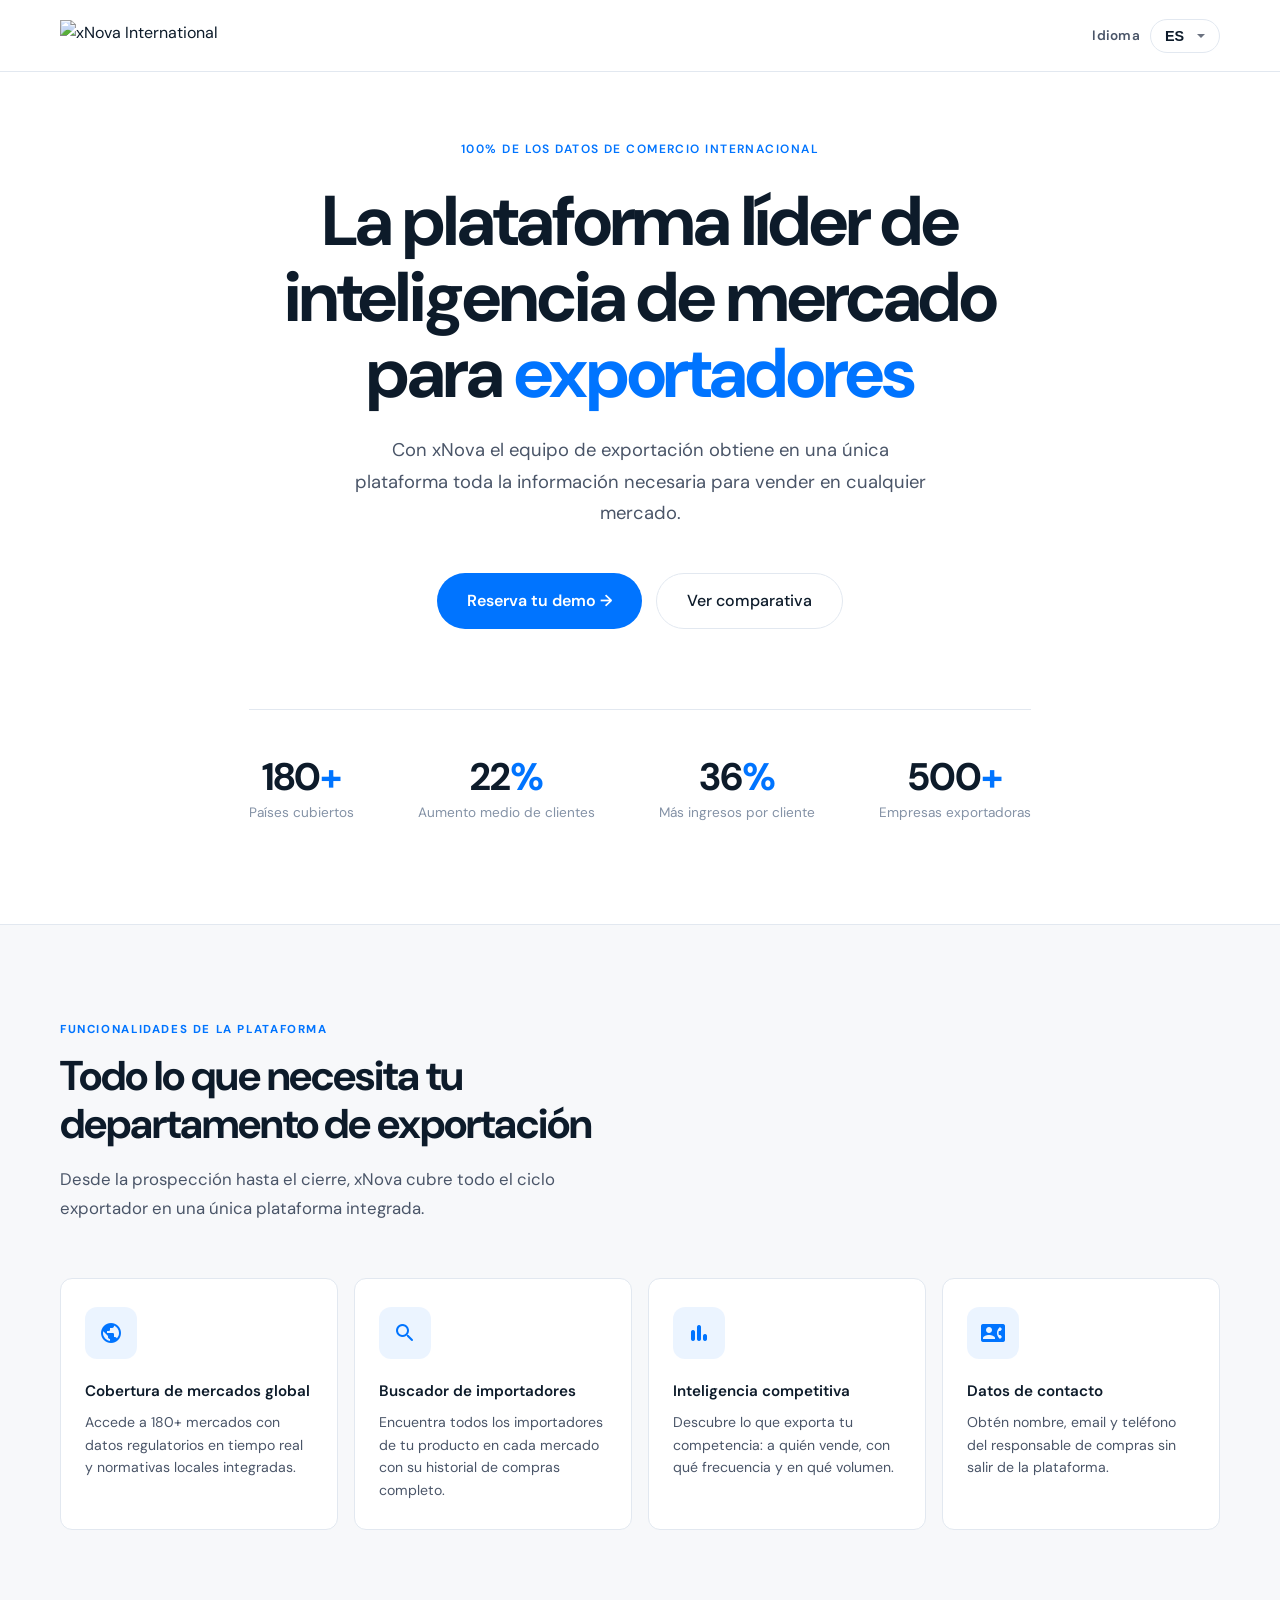
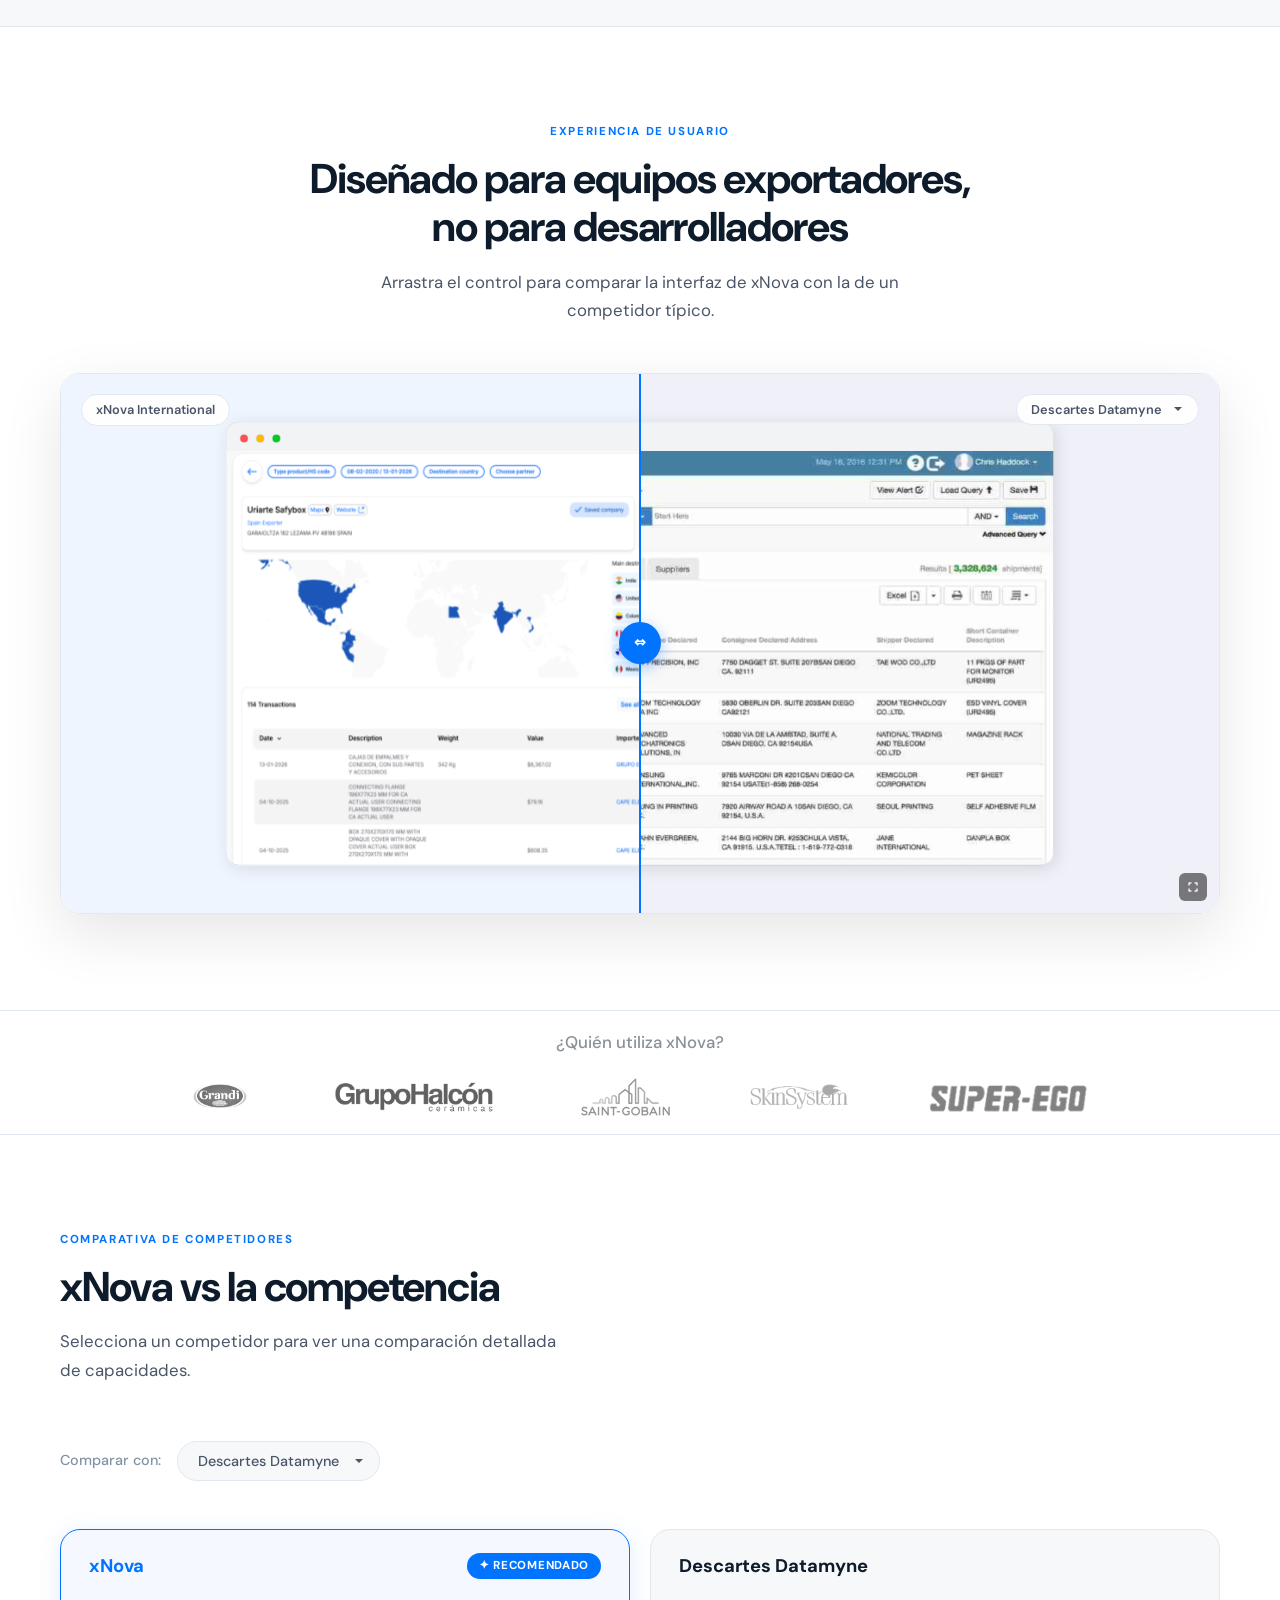
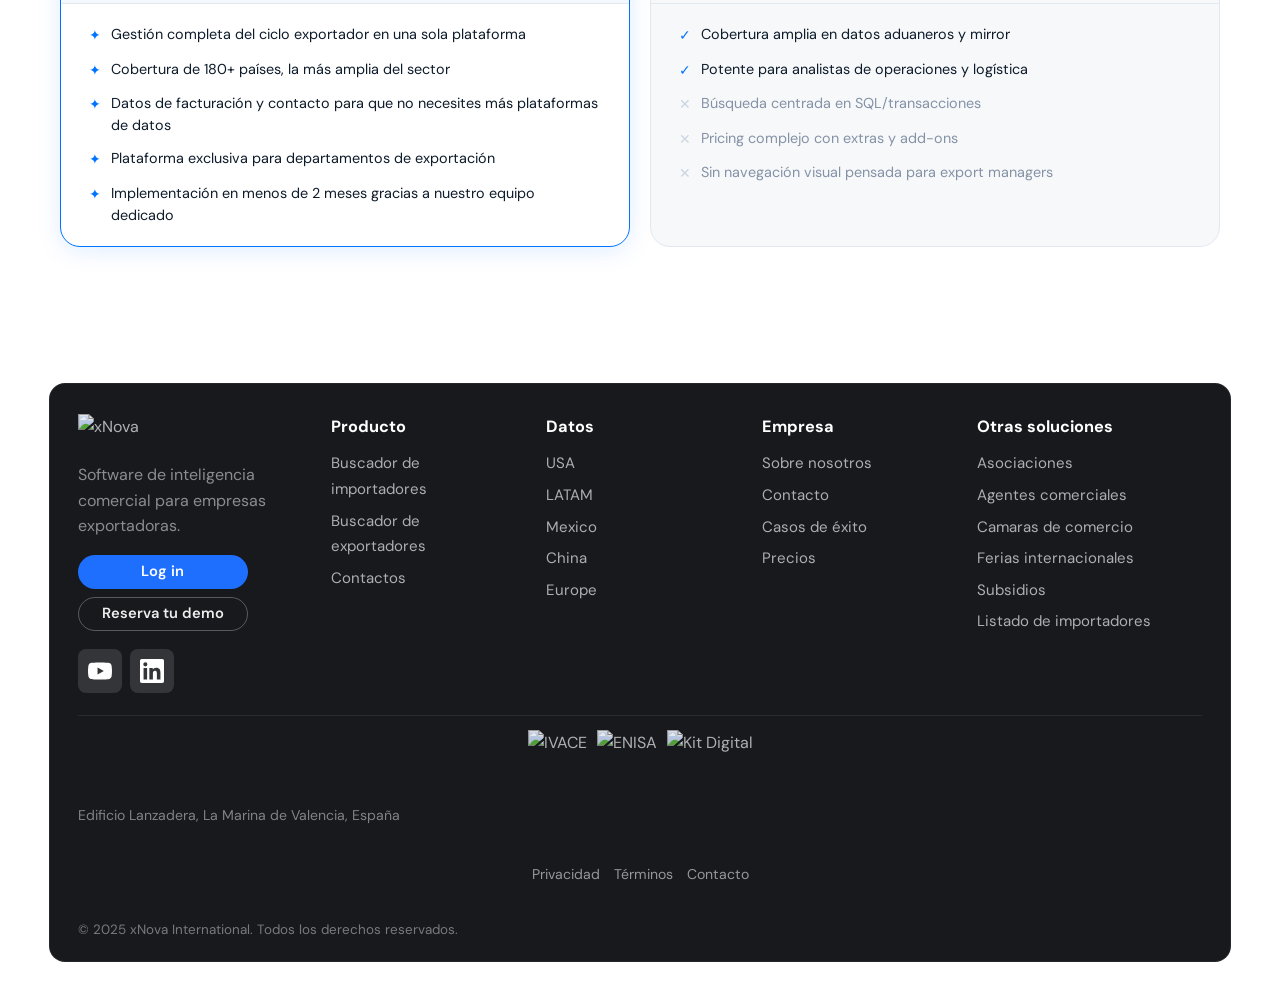
==== index.html @ a7ee7d9e "Add files via upload" ====
<!DOCTYPE html>
<html lang="es">
<head>
<meta charset="UTF-8">
<meta name="viewport" content="width=device-width, initial-scale=1.0">
<title>xNova — La Plataforma de Exportación</title>
<link href="https://fonts.googleapis.com/css2?family=DM+Sans:ital,opsz,wght@0,9..40,300;0,9..40,400;0,9..40,500;0,9..40,600;0,9..40,700;1,9..40,400&display=swap" rel="stylesheet">
<link href="https://fonts.googleapis.com/icon?family=Material+Icons+Round" rel="stylesheet">
<style>
  :root {
    --bg: #ffffff;
    --surface: #f7f8fa;
    --surface2: #eef0f4;
    --accent: #0074ff;
    --accent-hover: #005ecc;
    --navy: #0D1B2A;
    --text: #0D1B2A;
    --text-light: #4a5568;
    --muted: #8492a6;
    --border: #e2e8f0;
    --radius: 12px;
    --radius-lg: 20px;
  }

  *, *::before, *::after { box-sizing: border-box; margin: 0; padding: 0; }
  html { scroll-behavior: smooth; }

  body {
    font-family: 'DM Sans', sans-serif;
    background: var(--bg);
    color: var(--text);
    line-height: 1.6;
    -webkit-font-smoothing: antialiased;
  }

  /* ── NAV ── */
  nav {
    position: fixed; top: 0; left: 0; right: 0; z-index: 100;
    display: flex; align-items: center; justify-content: space-between;
    padding: 0 60px; height: 72px;
    background: rgba(255,255,255,0.96);
    backdrop-filter: blur(12px);
    border-bottom: 1px solid var(--border);
  }

  .nav-logo img { height: 32px; display: block; }

  .lang-switcher {
    display: inline-flex;
    align-items: center;
    gap: 10px;
    color: var(--text-light);
    font-size: .85rem;
    font-weight: 600;
    letter-spacing: .02em;
  }

  .lang-switcher select {
    appearance: none;
    border: 1px solid var(--border);
    border-radius: 999px;
    padding: 8px 34px 8px 14px;
    background: #fff;
    color: var(--text);
    font-size: .9rem;
    font-weight: 600;
    cursor: pointer;
    background-image: url("data:image/svg+xml,%3Csvg xmlns='http://www.w3.org/2000/svg' width='12' height='12' viewBox='0 0 12 12'%3E%3Cpath fill='%236B7280' d='M6 8L2 4h8L6 8z'/%3E%3C/svg%3E");
    background-repeat: no-repeat;
    background-position: right 12px center;
  }

  .lang-switcher select:focus {
    outline: none;
    border-color: var(--accent);
  }

  /* ── HERO ── */
  #hero {
    min-height: 100vh;
    display: flex; flex-direction: column; justify-content: center; align-items: center;
    text-align: center;
    padding: 140px 60px 100px;
    background: #fff;
    position: relative; overflow: hidden;
  }

  #hero::before {
    content: none;
  }

  .hero-eyebrow {
    display: inline-block;
    font-size: .75rem; font-weight: 600; letter-spacing: .12em;
    text-transform: uppercase; color: var(--accent);
    margin-bottom: 24px;
    animation: fadeUp .5s ease both;
  }

  h1 {
    font-size: clamp(2.6rem, 5.5vw, 4.8rem);
    font-weight: 700; line-height: 1.08; letter-spacing: -0.03em;
    color: var(--navy); max-width: 860px; margin-bottom: 24px;
    animation: fadeUp .55s .1s ease both;
  }

  h1 em { font-style: normal; color: var(--accent); }

  .hero-sub {
    font-size: 1.15rem; color: var(--text-light);
    max-width: 580px; line-height: 1.7; margin-bottom: 44px;
    animation: fadeUp .55s .2s ease both;
  }

  .hero-ctas {
    display: flex; gap: 14px; justify-content: center;
    animation: fadeUp .55s .3s ease both;
  }

  .btn-primary {
    background: var(--accent); color: #fff;
    padding: 14px 30px; border-radius: 100px;
    font-weight: 600; font-size: 1rem; text-decoration: none;
    transition: background .2s, transform .15s;
    display: inline-flex; align-items: center; gap: 8px;
  }
  .btn-primary:hover { background: var(--accent-hover); transform: translateY(-1px); }

  .btn-outline {
    background: transparent; color: var(--text);
    padding: 14px 30px; border-radius: 100px;
    border: 1.5px solid var(--border);
    font-weight: 500; font-size: 1rem; text-decoration: none;
    transition: border-color .2s, color .2s;
  }
  .btn-outline:hover { border-color: var(--accent); color: var(--accent); }

  .hero-stats {
    display: flex; gap: 64px; margin-top: 80px;
    padding-top: 48px; border-top: 1px solid var(--border);
    animation: fadeUp .55s .4s ease both;
  }

  .stat-item { text-align: center; }
  .stat-num {
    font-size: 2.4rem; font-weight: 700; color: var(--navy);
    line-height: 1; letter-spacing: -0.03em;
  }
  .stat-num span { color: var(--accent); }
  .stat-label { font-size: .85rem; color: var(--muted); margin-top: 6px; }

  @keyframes fadeUp {
    from { opacity: 0; transform: translateY(20px); }
    to   { opacity: 1; transform: translateY(0); }
  }

  /* ── LAYOUT ── */
  .full-section { padding: 96px 60px; }
  .full-section .inner { max-width: 1200px; margin: 0 auto; }
  .section-divider { border: none; border-top: 1px solid var(--border); margin: 0; }

  .eyebrow {
    font-size: .72rem; font-weight: 700; letter-spacing: .14em;
    text-transform: uppercase; color: var(--accent);
    margin-bottom: 14px; display: block;
  }

  h2 {
    font-size: clamp(1.8rem, 3.5vw, 2.6rem);
    font-weight: 700; letter-spacing: -0.025em; line-height: 1.15;
    color: var(--navy); margin-bottom: 16px;
  }

  .section-desc {
    font-size: 1.05rem; color: var(--text-light);
    max-width: 520px; line-height: 1.7; margin-bottom: 56px;
  }

  /* ── FEATURES ── */
  #features { background: var(--surface); }

  .features-grid {
    display: grid; grid-template-columns: repeat(4, 1fr); gap: 16px;
  }

  .feature-card {
    background: #fff; border: 1px solid var(--border);
    border-radius: var(--radius); padding: 28px 24px;
    transition: box-shadow .25s, transform .25s, border-color .25s;
  }
  .feature-card:hover {
    box-shadow: 0 8px 32px rgba(0,0,0,0.08);
    transform: translateY(-4px);
    border-color: rgba(0,116,255,0.25);
  }

  .feature-icon {
    width: 52px; height: 52px; border-radius: 12px;
    display: flex; align-items: center; justify-content: center;
    margin-bottom: 20px;
    background: rgba(0,116,255,0.08);
  }
  .feature-icon .material-icons-round {
    font-size: 24px; color: var(--accent);
  }

  .feature-card h3 { font-size: .95rem; font-weight: 600; color: var(--navy); margin-bottom: 8px; }
  .feature-card p  { font-size: .88rem; color: var(--text-light); line-height: 1.6; }

  /* ── COMPARE ── */
  #compare { background: #fff; }

  .competitor-selector {
    display: flex; align-items: center; gap: 10px;
    margin-bottom: 48px; flex-wrap: wrap;
  }

  .selector-label { color: var(--muted); font-size: .9rem; margin-right: 6px; font-weight: 500; }

  .comp-btn {
    background: var(--surface); border: 1.5px solid var(--border);
    color: var(--text-light); padding: 8px 20px; border-radius: 100px;
    font-size: .88rem; cursor: pointer; transition: all .2s;
    font-family: 'DM Sans', sans-serif; font-weight: 500;
  }
  .comp-btn:hover { border-color: var(--accent); color: var(--accent); }
  .comp-btn.active { background: var(--accent); border-color: var(--accent); color: #fff; }

  .comp-select {
    background: var(--surface); border: 1.5px solid var(--border);
    color: var(--text-light); padding: 10px 40px 10px 20px; border-radius: 100px;
    font-size: .9rem; cursor: pointer; font-family: 'DM Sans', sans-serif;
    font-weight: 500; min-width: 200px;
    appearance: none; -webkit-appearance: none;
    background-image: url("data:image/svg+xml,%3Csvg xmlns='http://www.w3.org/2000/svg' width='12' height='12' viewBox='0 0 12 12'%3E%3Cpath fill='%234a5568' d='M6 8L2 4h8z'/%3E%3C/svg%3E");
    background-repeat: no-repeat;
    background-position: right 14px center;
  }
  .comp-select:hover, .comp-select:focus { border-color: var(--accent); color: var(--accent); outline: none; }

  .compare-grid { display: grid; grid-template-columns: 1fr 1fr; gap: 20px; }

  .compare-card {
    background: var(--surface); border: 1.5px solid var(--border);
    border-radius: var(--radius-lg); overflow: hidden;
  }
  .compare-card.xnova {
    background: #fff; border-color: var(--accent);
    box-shadow: 0 4px 24px rgba(0,116,255,0.12);
  }

  .compare-card-header {
    padding: 22px 28px; border-bottom: 1px solid var(--border);
    display: flex; align-items: center; justify-content: space-between;
  }
  .compare-card.xnova .compare-card-header { background: rgba(0,116,255,0.04); }

  .compare-brand { font-size: 1.15rem; font-weight: 700; color: var(--navy); }
  .compare-card.xnova .compare-brand { color: var(--accent); }

  .badge-winner {
    background: var(--accent); color: #fff;
    font-size: .72rem; font-weight: 700; letter-spacing: .06em;
    padding: 4px 12px; border-radius: 100px; text-transform: uppercase;
  }

  .compare-list { padding: 20px 28px; list-style: none; display: flex; flex-direction: column; gap: 12px; }
  .compare-list li { display: flex; align-items: flex-start; gap: 10px; font-size: .9rem; line-height: 1.5; }
  .compare-list li.positive { color: var(--text); }
  .compare-list li.negative { color: var(--muted); }
  .icon-check { color: var(--accent); flex-shrink: 0; margin-top: 1px; }
  .icon-cross  { color: #cbd5e0;      flex-shrink: 0; margin-top: 1px; }

  /* ── UX SLIDER ── */
  #ux-slider { background: #fff; text-align: center; }
  #ux-slider .inner { max-width: 1200px; margin: 0 auto; }

  .slider-wrapper {
    position: relative; width: 100%; max-width: 100%; margin: 0 auto;
    border-radius: var(--radius-lg); overflow: hidden;
    border: 1px solid var(--border);
    box-shadow: 0 20px 60px rgba(0,0,0,0.1);
    aspect-ratio: 900 / 420;
    height: auto;
  }

  .slider-base, .slider-overlay {
    position: absolute; inset: 0;
    display: flex; align-items: center; justify-content: center;
  }
  .slider-base    { background: #fff; }
  .slider-overlay { background: #fff; clip-path: inset(0 0 0 50%); }
  .slider-base { z-index: 1; }
  .slider-overlay { z-index: 2; }

  .slider-divider {
    position: absolute; top: 0; bottom: 0; width: 2px;
    background: var(--accent); left: 50%; transform: translateX(-50%);
    pointer-events: none; z-index: 5;
  }
  .slider-handle {
    position: absolute; top: 50%; left: 50%;
    transform: translate(-50%, -50%);
    width: 42px; height: 42px; border-radius: 50%;
    background: var(--accent); color: #fff;
    display: flex; align-items: center; justify-content: center;
    font-size: .85rem; font-weight: 700;
    box-shadow: 0 4px 16px rgba(0,116,255,0.35);
    z-index: 6; cursor: col-resize; user-select: none;
  }

  .slider-label {
    position: absolute; top: 20px; z-index: 10;
    background: rgba(255,255,255,0.95); border: 1px solid var(--border);
    padding: 5px 14px; border-radius: 100px;
    font-size: .8rem; font-weight: 600; color: var(--text-light);
    pointer-events: none;
  }
  .slider-label.left  { left: 20px; }
  .slider-label.right { right: 20px; color: var(--accent); border-color: rgba(255,90,0,0.3); }

  .slider-comp-select {
    position: absolute; top: 20px; right: 20px; z-index: 10;
    background: rgba(255,255,255,0.95); border: 1px solid var(--border);
    padding: 6px 14px; border-radius: 100px;
    font-size: .8rem; font-weight: 600; color: var(--text-light);
    font-family: 'DM Sans', sans-serif; cursor: pointer;
    appearance: none; -webkit-appearance: none;
    background-image: url("data:image/svg+xml,%3Csvg xmlns='http://www.w3.org/2000/svg' width='12' height='12' viewBox='0 0 12 12'%3E%3Cpath fill='%234a5568' d='M6 8L2 4h8z'/%3E%3C/svg%3E");
    background-repeat: no-repeat; background-position: right 14px center;
    padding-right: 36px;
  }
  .slider-comp-select:hover { border-color: var(--accent); color: var(--accent); }

  .slider-fullscreen-btn {
    position: absolute; bottom: 12px; right: 12px; z-index: 12;
    width: 28px; height: 28px; border-radius: 6px;
    background: rgba(0,0,0,0.5); color: #fff;
    border: none; cursor: pointer;
    display: flex; align-items: center; justify-content: center;
    transition: background .2s;
  }
  .slider-fullscreen-btn:hover { background: rgba(0,0,0,0.7); }
  .slider-fullscreen-btn .material-icons-round { font-size: 16px; }
  .slider-wrapper:fullscreen,
  .slider-wrapper:-webkit-full-screen {
    background: #0D1B2A; max-width: none; width: 100vw; height: 100vh;
  }
  .slider-wrapper:fullscreen .slider-fullscreen-btn,
  .slider-wrapper:-webkit-full-screen .slider-fullscreen-btn {
    background: rgba(255,255,255,0.2);
  }
  .slider-wrapper:fullscreen .slider-fullscreen-btn:hover,
  .slider-wrapper:-webkit-full-screen .slider-fullscreen-btn:hover {
    background: rgba(255,255,255,0.3);
  }

  .screen-mockup {
    width: 100%; height: 100%; border-radius: 0; overflow: hidden;
    display: flex; align-items: stretch; justify-content: stretch;
  }
  .screen-mockup img.slider-screenshot {
    width: 100%; height: 100%; object-fit: cover; display: block;
  }
  .screen-bar {
    height: 30px; display: flex; align-items: center; gap: 6px;
    padding: 0 14px; background: #f1f3f5;
  }
  .screen-bar span { width: 8px; height: 8px; border-radius: 50%; }
  .screen-bar span:nth-child(1) { background: #ff5f57; }
  .screen-bar span:nth-child(2) { background: #febc2e; }
  .screen-bar span:nth-child(3) { background: #28c840; }

  .screen-body  { padding: 20px; background: #fff; }
  .screen-row   { height: 10px; border-radius: 5px; margin-bottom: 9px; background: #e9ecef; }
  .screen-row.w80 { width: 80%; } .screen-row.w60 { width: 60%; } .screen-row.w90 { width: 90%; }
  .screen-row.accent { background: rgba(0,116,255,0.2); width: 45%; }
  .screen-cols  { display: flex; gap: 8px; margin-top: 14px; }
  .screen-col   { flex: 1; height: 50px; border-radius: 8px; background: #f1f3f5; }
  .screen-col.highlight { background: rgba(0,116,255,0.1); border: 1px solid rgba(0,116,255,0.2); }

  .comp-screen .screen-body { background: #f5f7fa; }
  .comp-row { height: 10px; border-radius: 2px; margin-bottom: 9px; background: #d5dae3; }
  .comp-row.w80 { width: 80%; } .comp-row.w60 { width: 60%; }
  .comp-cols { display: flex; gap: 8px; margin-top: 14px; }
  .comp-col  { flex: 1; height: 50px; border-radius: 4px; background: #e4e7ec; }

  /* ── CLIENT LOGO STRIP ── */
  #client-strip {
    background: #fff;
    padding: 18px 60px 14px;
  }
  .client-strip-title {
    text-align: center;
    font-size: 1.05rem;
    color: #8a8f98;
    font-weight: 500;
    margin-bottom: 18px;
  }
  .logo-marquee { overflow: hidden; }
  .logo-track {
    display: flex;
    width: 100%;
    align-items: center;
    justify-content: center;
    gap: clamp(26px, 6vw, 90px);
    flex-wrap: wrap;
  }
  .logo-item {
    flex: 0 0 auto;
    padding: 4px 0;
    display: inline-flex;
    align-items: center;
    justify-content: center;
  }
  .logo-item img {
    height: clamp(24px, 3vw, 44px);
    width: auto;
    max-width: 180px;
    object-fit: contain;
    opacity: 0.62;
    filter: grayscale(1);
  }

  /* ── WHY US ── */
  #why-us { background: #fff; }

  .why-grid { display: grid; grid-template-columns: 1fr 1fr; gap: 72px; align-items: center; }

  .why-list { display: flex; flex-direction: column; gap: 16px; margin-top: 36px; }

  .why-item {
    display: flex; gap: 18px; align-items: flex-start;
    padding: 22px 20px; background: var(--surface);
    border: 1px solid var(--border); border-radius: var(--radius);
    transition: border-color .2s, box-shadow .2s;
  }
  .why-item:hover { border-color: rgba(0,116,255,0.3); box-shadow: 0 4px 20px rgba(0,116,255,0.07); }

  .why-num { font-size: 1.5rem; font-weight: 700; color: var(--accent); opacity: .45; line-height: 1; flex-shrink: 0; min-width: 32px; }
  .why-item h4 { font-size: .95rem; font-weight: 600; color: var(--navy); margin-bottom: 5px; }
  .why-item p  { font-size: .88rem; color: var(--text-light); line-height: 1.6; }

  .why-visual {
    background: var(--surface); border: 1px solid var(--border);
    border-radius: var(--radius-lg); padding: 36px; position: relative; overflow: hidden;
  }
  .why-visual::after {
    content: ''; position: absolute; bottom: -80px; right: -80px;
    width: 280px; height: 280px;
    background: radial-gradient(circle, rgba(0,116,255,0.07), transparent 70%);
    pointer-events: none;
  }

  .metric-block { margin-bottom: 22px; }
  .metric-header { display: flex; justify-content: space-between; margin-bottom: 8px; }
  .metric-name { font-size: .82rem; font-weight: 500; color: var(--text-light); }
  .metric-val  { font-size: .82rem; font-weight: 700; color: var(--accent); }
  .metric-track { background: var(--surface2); border-radius: 100px; height: 7px; }
  .metric-fill  { height: 7px; border-radius: 100px; margin-bottom: 5px; }
  .metric-fill.xnova { background: var(--accent); }
  .metric-fill.comp  { background: #cbd5e0; }
  .metric-labels-row { display: flex; justify-content: space-between; font-size: .75rem; color: var(--muted); margin-top: 4px; }

  /* ── FEATURE TABLE ── */
  #feature-table { background: var(--surface); }

  .table-wrap {
    background: #fff; border: 1px solid var(--border);
    border-radius: var(--radius-lg); overflow: hidden;
    box-shadow: 0 4px 24px rgba(0,0,0,0.05);
  }

  table { width: 100%; border-collapse: collapse; }
  thead tr { background: var(--navy); }
  thead th {
    padding: 16px 24px; text-align: left;
    font-size: .78rem; font-weight: 600; letter-spacing: .05em;
    color: rgba(255,255,255,0.6); text-transform: uppercase;
  }
  thead th:first-child { width: 28%; color: #fff; }
  thead th.xnova-col   { color: #7eb8ff; }

  tbody tr { border-bottom: 1px solid var(--border); transition: background .12s; }
  tbody tr:last-child { border-bottom: none; }
  tbody tr:hover { background: #fafbfc; }

  tbody td { padding: 14px 24px; font-size: .9rem; color: var(--text-light); }
  tbody td:first-child { color: var(--navy); font-weight: 500; }

  .check   { color: var(--accent); font-weight: 600; font-size: .9rem; }
  .cross   { color: #cbd5e0; font-size: .95rem; }
  .partial { color: #d97706; font-size: .82rem; font-weight: 600; background: #fffbeb; padding: 2px 8px; border-radius: 4px; }

  .table-wrap th:nth-child(3), .table-wrap td:nth-child(3) {
    background: rgba(0,116,255,0.06);
  }

  /* ── FOOTER ── */
  #site-footer {
    background: #ffffff;
    padding: 40px clamp(14px, 3.8vw, 60px) 34px;
  }
  .footer-shell {
    width: 100%;
    max-width: none;
    margin: 0 auto;
    background: #17191d;
    border: 1px solid rgba(255,255,255,0.06);
    border-radius: 16px;
    padding: 30px 28px 20px;
    color: rgba(255,255,255,0.72);
  }
  .footer-content {
    max-width: 1200px;
    margin: 0 auto;
  }
  .footer-top {
    display: grid;
    grid-template-columns: 1.2fr 1fr 1fr 1fr 1.2fr;
    gap: 28px;
  }
  .footer-brand-logo { height: 34px; width: auto; display: block; margin-bottom: 14px; opacity: .92; }
  .footer-tagline { font-size: 1rem; color: rgba(255,255,255,0.5); line-height: 1.6; max-width: 240px; margin-bottom: 16px; }
  .footer-actions { display: flex; flex-direction: column; gap: 8px; max-width: 170px; }
  .footer-btn {
    display: inline-flex; align-items: center; justify-content: center;
    height: 34px; border-radius: 999px; text-decoration: none; font-size: .92rem; font-weight: 600;
    border: 1px solid rgba(255,255,255,0.28); color: rgba(255,255,255,0.92);
  }
  .footer-btn.primary { background: #1f6fff; border-color: transparent; color: #fff; }
  .footer-social { margin-top: 18px; display: flex; gap: 8px; }
  .footer-social a {
    width: 44px; height: 44px; border-radius: 8px; display: inline-flex; align-items: center; justify-content: center;
    background: rgba(255,255,255,0.12); color: #fff; text-decoration: none; font-size: .7rem; font-weight: 700;
  }
  .footer-social .yt-logo {
    width: 32px;
    height: 24px;
  }
  .footer-col h4 { font-size: 1.02rem; color: #fff; margin-bottom: 10px; }
  .footer-col ul { list-style: none; display: flex; flex-direction: column; gap: 6px; }
  .footer-col a { text-decoration: none; font-size: .94rem; color: rgba(255,255,255,0.65); }
  .footer-col a:hover { color: #fff; }
  .footer-bottom {
    margin-top: 22px;
    padding-top: 14px;
    border-top: 1px solid rgba(255,255,255,0.08);
    display: grid;
    grid-template-columns: 1.2fr 1fr 1fr 1fr 1.2fr;
    gap: 28px;
  }
  .footer-partners,
  .footer-address,
  .footer-legal,
  .footer-rights {
    grid-column: 1 / -1;
  }
  .footer-partners { display: flex; justify-content: center; align-items: center; flex-wrap: wrap; gap: 10px; margin-bottom: 10px; }
  .footer-partners img {
    height: 36px;
    width: auto;
    object-fit: contain;
    opacity: 0.9;
  }
  .partner-chip {
    border: 1px solid rgba(255,255,255,0.15); border-radius: 6px; padding: 3px 8px;
    font-size: .76rem; color: rgba(255,255,255,0.58); white-space: nowrap;
  }
  .footer-address { font-size: .88rem; color: rgba(255,255,255,0.46); margin-bottom: 8px; }
  .footer-legal { display: flex; justify-content: center; gap: 14px; flex-wrap: wrap; margin-bottom: 6px; }
  .footer-legal a { font-size: .88rem; color: rgba(255,255,255,0.55); text-decoration: none; }
  .footer-legal a:hover { color: #fff; }
  .footer-rights { font-size: .84rem; color: rgba(255,255,255,0.42); }

  /* ── RESPONSIVE ── */
  @media (max-width: 960px) {
    nav { padding: 0 24px; }
    nav ul { display: none; }
    .full-section { padding-left: 24px; padding-right: 24px; }
    #client-strip { padding-left: 24px; padding-right: 24px; }
    .features-grid { grid-template-columns: 1fr 1fr; }
    .compare-grid, .why-grid { grid-template-columns: 1fr; }
    .hero-stats { gap: 28px; flex-wrap: wrap; justify-content: center; }
    .footer-top { grid-template-columns: 1fr 1fr; }
    .footer-bottom { grid-template-columns: 1fr 1fr; gap: 14px; }
    .footer-partners,
    .footer-address,
    .footer-legal,
    .footer-rights { grid-column: 1 / -1; }
  }
  @media (max-width: 540px) {
    .features-grid { grid-template-columns: 1fr; }
    .hero-ctas { flex-direction: column; align-items: center; }
    h1 { font-size: 2.2rem; }
    .footer-top { grid-template-columns: 1fr; }
    .footer-shell { padding: 22px 16px 14px; }
    #site-footer { padding: 28px 12px 22px; }
    .footer-bottom { grid-template-columns: 1fr; gap: 10px; }
  }
</style>
</head>
<body>

<!-- NAV -->
<nav>
  <div class="nav-logo">
    <img src="https://cdn.prod.website-files.com/64dc839c17a54b1d728a0268/6509bd28d4868a5d4120c9f0_LOGO.png" alt="xNova International">
  </div>
  <label class="lang-switcher" for="langSwitcher">
    <span id="langLabel">Idioma</span>
    <select id="langSwitcher" aria-label="Seleccionar idioma">
      <option value="es">ES</option>
      <option value="it">IT</option>
      <option value="en">EN</option>
    </select>
  </label>
</nav>

<!-- HERO -->
<section id="hero">
  <span class="hero-eyebrow">100% de los datos de comercio internacional</span>
  <h1>La plataforma líder de<br>inteligencia de mercado<br>para <em>exportadores</em></h1>
  <p class="hero-sub">Con xNova el equipo de exportación obtiene en una única plataforma toda la información necesaria para vender en cualquier mercado.</p>
  <div class="hero-ctas">
    <a href="https://www.xnovainternational.com/es/demo" class="btn-primary">
      Reserva tu demo →
    </a>
    <a href="#compare" class="btn-outline">Ver comparativa</a>
  </div>
  <div class="hero-stats">
    <div class="stat-item">
      <div class="stat-num">180<span>+</span></div>
      <div class="stat-label">Países cubiertos</div>
    </div>
    <div class="stat-item">
      <div class="stat-num">22<span>%</span></div>
      <div class="stat-label">Aumento medio de clientes</div>
    </div>
    <div class="stat-item">
      <div class="stat-num">36<span>%</span></div>
      <div class="stat-label">Más ingresos por cliente</div>
    </div>
    <div class="stat-item">
      <div class="stat-num">500<span>+</span></div>
      <div class="stat-label">Empresas exportadoras</div>
    </div>
  </div>
</section>

<hr class="section-divider">

<!-- FEATURES -->
<div id="features" class="full-section">
  <div class="inner">
    <span class="eyebrow">Funcionalidades de la plataforma</span>
    <h2>Todo lo que necesita tu<br>departamento de exportación</h2>
    <p class="section-desc">Desde la prospección hasta el cierre, xNova cubre todo el ciclo exportador en una única plataforma integrada.</p>
    <div class="features-grid">
      <div class="feature-card">
        <div class="feature-icon"><span class="material-icons-round">public</span></div>
        <h3>Cobertura de mercados global</h3>
        <p>Accede a 180+ mercados con datos regulatorios en tiempo real y normativas locales integradas.</p>
      </div>
      <div class="feature-card">
        <div class="feature-icon"><span class="material-icons-round">search</span></div>
        <h3>Buscador de importadores</h3>
        <p>Encuentra todos los importadores de tu producto en cada mercado con su historial de compras completo.</p>
      </div>
      <div class="feature-card">
        <div class="feature-icon"><span class="material-icons-round">bar_chart</span></div>
        <h3>Inteligencia competitiva</h3>
        <p>Descubre lo que exporta tu competencia: a quién vende, con qué frecuencia y en qué volumen.</p>
      </div>
      <div class="feature-card">
        <div class="feature-icon"><span class="material-icons-round">contact_phone</span></div>
        <h3>Datos de contacto</h3>
        <p>Obtén nombre, email y teléfono del responsable de compras sin salir de la plataforma.</p>
      </div>

    </div>
  </div>
</div>

<hr class="section-divider">

<!-- UX SLIDER -->
<div id="ux-slider" class="full-section" style="background:#fff;">
  <div class="inner" style="text-align:center;">
    <span class="eyebrow">Experiencia de usuario</span>
    <h2>Diseñado para equipos exportadores,<br>no para desarrolladores</h2>
    <p class="section-desc" style="margin:0 auto 48px;">Arrastra el control para comparar la interfaz de xNova con la de un competidor típico.</p>

    <div class="slider-wrapper" id="sliderWrapper">
      <div class="slider-base">
        <div class="screen-mockup">
          <img class="slider-screenshot" src="xNova International.svg" alt="xNova">
        </div>
      </div>
      <div class="slider-overlay" id="sliderOverlay">
        <div class="screen-mockup comp-screen">
          <img id="sliderCompImg" class="slider-screenshot" src="Descartes.svg" alt="Competidor">
        </div>
      </div>
      <div class="slider-divider" id="sliderDivider"></div>
      <div class="slider-handle" id="sliderHandle">⇔</div>
      <select class="slider-comp-select" id="sliderCompSelect" aria-label="Seleccionar competidor">
        <option value="descartes-datamyne">Descartes Datamyne</option>
        <option value="pentatransactions">PentaTransactions</option>
        <option value="tradeatlas">TradeAtlas</option>
        <option value="datasur">Datasur</option>
        <option value="exportgenius">ExportGenius</option>
        <option value="globalwits">Globalwits</option>
        <option value="abrahams">Abrahams</option>
        <option value="tentdata">Tentdata</option>
        <option value="trademo">Trademo</option>
        <option value="panjiva">Panjiva</option>
      </select>
      <div class="slider-label left">xNova International</div>
      <button type="button" class="slider-fullscreen-btn" id="sliderFullscreenBtn" aria-label="Pantalla completa">
        <span class="material-icons-round">fullscreen</span>
      </button>
    </div>
  </div>
</div>

<hr class="section-divider">

<!-- CLIENT LOGOS -->
<div id="client-strip">
  <div class="client-strip-title" id="clientStripTitle">¿Quién utiliza xNova?</div>
  <div class="logo-marquee" aria-label="Logos de clientes">
    <div class="logo-track">
      <span class="logo-item"><img src="Grandi-Riso-Logo-High-Definition1-removebg-preview (1) 1.png" alt="Grandi Riso"></span>
      <span class="logo-item"><img src="grupohalconlogo-removebg-preview 1.png" alt="Grupo Halcón"></span>
      <span class="logo-item"><img src="Saint-Gobain_logo.svg 1.png" alt="Saint-Gobain"></span>
      <span class="logo-item"><img src="skin system 1.png" alt="Skin System"></span>
      <span class="logo-item"><img src="super_ego-removebg-preview 1.png" alt="Super Ego"></span>
    </div>
  </div>
</div>

<hr class="section-divider">

<!-- COMPARE -->
<div id="compare" class="full-section">
  <div class="inner">
    <span class="eyebrow">Comparativa de competidores</span>
    <h2>xNova vs la competencia</h2>
    <p class="section-desc">Selecciona un competidor para ver una comparación detallada de capacidades.</p>

    <div class="competitor-selector">
      <span class="selector-label">Comparar con:</span>
      <select id="compareCompSelect" class="comp-select">
        <option value="descartes-datamyne">Descartes Datamyne</option>
        <option value="pentatransactions">PentaTransactions</option>
        <option value="tradeatlas">TradeAtlas</option>
        <option value="datasur">Datasur</option>
        <option value="exportgenius">ExportGenius</option>
        <option value="globalwits">Globalwits</option>
        <option value="abrahams">Abrahams</option>
        <option value="tentdata">Tentdata</option>
        <option value="trademo">Trademo</option>
        <option value="panjiva">Panjiva</option>
      </select>
    </div>

    <div class="compare-grid">
      <div class="compare-card xnova">
        <div class="compare-card-header">
          <span class="compare-brand">xNova</span>
          <span class="badge-winner">✦ Recomendado</span>
        </div>
        <ul class="compare-list">
          <li class="positive"><span class="icon-check">✦</span> Gestión completa del ciclo exportador en una sola plataforma</li>
          <li class="positive"><span class="icon-check">✦</span> Cobertura de 180+ países, la más amplia del sector</li>
          <li class="positive"><span class="icon-check">✦</span> Datos de facturación y contacto para que no necesites más plataformas de datos</li>
          <li class="positive"><span class="icon-check">✦</span> Plataforma exclusiva para departamentos de exportación</li>
          <li class="positive"><span class="icon-check">✦</span> Implementación en menos de 2 meses gracias a nuestro equipo dedicado</li>
        </ul>
      </div>
      <div class="compare-card">
        <div class="compare-card-header">
          <span class="compare-brand" id="comp-name">Descartes Datamyne</span>
        </div>
        <ul class="compare-list" id="comp-list">
          <li class="positive"><span class="icon-check">✓</span> Buen volumen de datos de comercio</li>
          <li class="negative"><span class="icon-cross">✕</span> Sin UX pensada para exportadores</li>
          <li class="negative"><span class="icon-cross">✕</span> Sin flujos de búsqueda comercial</li>
          <li class="positive"><span class="icon-check">✓</span> Parcial en identificación de compradores</li>
          <li class="negative"><span class="icon-cross">✕</span> Cobertura de países limitada</li>
        </ul>
      </div>
    </div>
  </div>
</div>


<div id="site-footer">
  <div class="footer-shell">
    <div class="footer-content">
      <div class="footer-top">
      <div class="footer-brand">
        <img class="footer-brand-logo" src="assets%20foote/Logo%20xNova%20Blanco-2IDPu24r.svg" alt="xNova">
        <p class="footer-tagline" id="footerTagline">Software de inteligencia comercial para empresas exportadoras.</p>
        <div class="footer-actions">
          <a class="footer-btn primary" href="https://app.xnovainternational.com/" id="footerLoginBtn">Log in</a>
          <a class="footer-btn" href="https://www.xnovainternational.com/es/demo" id="footerDemoBtn">Reserva tu demo</a>
        </div>
        <div class="footer-social">
          <a href="https://www.youtube.com/@xnovainternational" aria-label="YouTube">
            <svg class="yt-logo" viewBox="0 0 24 24" fill="none" aria-hidden="true">
              <path d="M23.498 6.186a2.974 2.974 0 0 0-2.092-2.11C19.555 3.545 12 3.545 12 3.545s-7.555 0-9.406.53A2.974 2.974 0 0 0 .502 6.186 31.09 31.09 0 0 0 0 12a31.09 31.09 0 0 0 .502 5.814 2.974 2.974 0 0 0 2.092 2.11c1.85.53 9.406.53 9.406.53s7.555 0 9.406-.53a2.974 2.974 0 0 0 2.092-2.11A31.09 31.09 0 0 0 24 12a31.09 31.09 0 0 0-.502-5.814ZM9.545 15.568V8.432L15.818 12l-6.273 3.568Z" fill="#FFFFFF"/>
            </svg>
          </a>
          <a href="https://www.linkedin.com/company/xnova-international/" aria-label="LinkedIn">
            <svg width="24" height="24" viewBox="0 0 24 24" fill="none" aria-hidden="true">
              <path d="M20.447 20.452H16.89v-5.569c0-1.328-.027-3.037-1.852-3.037-1.853 0-2.136 1.445-2.136 2.939v5.667H9.347V9h3.414v1.561h.046c.477-.9 1.637-1.85 3.37-1.85 3.601 0 4.267 2.37 4.267 5.455v6.286ZM5.337 7.433a2.063 2.063 0 1 1 0-4.126 2.063 2.063 0 0 1 0 4.126ZM7.119 20.452H3.555V9h3.564v11.452ZM22.225 0H1.771C.792 0 0 .774 0 1.729v20.542C0 23.227.792 24 1.771 24h20.451C23.2 24 24 23.227 24 22.271V1.729C24 .774 23.2 0 22.222 0h.003Z" fill="#FFFFFF"/>
            </svg>
          </a>
        </div>
      </div>

      <div class="footer-col">
        <h4 id="footerColProduct">Producto</h4>
        <ul>
          <li><a href="#" id="footerProduct1">Buscador de importadores</a></li>
          <li><a href="#" id="footerProduct2">Buscador de exportadores</a></li>
          <li><a href="#" id="footerProduct3">Contactos</a></li>
        </ul>
      </div>

      <div class="footer-col">
        <h4 id="footerColData">Datos</h4>
        <ul>
          <li><a href="#">USA</a></li>
          <li><a href="#">LATAM</a></li>
          <li><a href="#">Mexico</a></li>
          <li><a href="#">China</a></li>
          <li><a href="#">Europe</a></li>
        </ul>
      </div>

      <div class="footer-col">
        <h4 id="footerColCompany">Empresa</h4>
        <ul>
          <li><a href="https://www.xnovainternational.com/es/about" id="footerCompany1">Sobre nosotros</a></li>
          <li><a href="https://www.xnovainternational.com/es/contact" id="footerCompany2">Contacto</a></li>
          <li><a href="#" id="footerCompany3">Casos de éxito</a></li>
          <li><a href="#" id="footerCompany4">Precios</a></li>
        </ul>
      </div>

      <div class="footer-col">
        <h4 id="footerColOther">Otras soluciones</h4>
        <ul>
          <li><a href="#" id="footerOther1">Asociaciones</a></li>
          <li><a href="#" id="footerOther2">Agentes comerciales</a></li>
          <li><a href="#" id="footerOther3">Camaras de comercio</a></li>
          <li><a href="#" id="footerOther4">Ferias internacionales</a></li>
          <li><a href="#" id="footerOther5">Subsidios</a></li>
          <li><a href="#" id="footerOther6">Listado de importadores</a></li>
        </ul>
      </div>
      </div>

      <div class="footer-bottom">
        <div class="footer-partners">
          <img src="assets%20foote/IVACE-BTL9NE98.png" alt="IVACE">
          <img src="assets%20foote/Enisa-DnKCmgAt.png" alt="ENISA">
          <img src="assets%20foote/Kit%20digital-xB5tuD93.webp" alt="Kit Digital">
        </div>
        <p class="footer-address" id="footerAddress">Edificio Lanzadera, La Marina de Valencia, España</p>
        <div class="footer-legal">
          <a href="https://www.xnovainternational.com/es/privacy-policy-xnova" id="footerLegal1">Privacidad</a>
          <a href="https://www.xnovainternational.com/es/legal-xnova" id="footerLegal2">Terminos y condiciones</a>
          <a href="https://www.xnovainternational.com/es/contact" id="footerLegal3">Contacto</a>
        </div>
        <p class="footer-rights" id="footerRights">© 2025 xNova International. Todos los derechos reservados.</p>
      </div>
    </div>
    </div>
  </div>
</div>

<script>
  const i18n = {
    es: {
      langLabel: 'Idioma',
      heroEyebrow: '100% de los datos de comercio internacional',
      heroTitle: 'La plataforma líder de<br>inteligencia de mercado<br>para <em>exportadores</em>',
      heroSub: 'Con xNova el equipo de exportación obtiene en una única plataforma toda la información necesaria para vender en cualquier mercado.',
      heroCta: 'Reserva tu demo →',
      heroCompare: 'Ver comparativa',
      featuresEyebrow: 'Funcionalidades de la plataforma',
      featuresTitle: 'Todo lo que necesita tu<br>departamento de exportación',
      featuresSub: 'Desde la prospección hasta el cierre, xNova cubre todo el ciclo exportador en una única plataforma integrada.',
      uxEyebrow: 'Experiencia de usuario',
      uxTitle: 'Diseñado para equipos exportadores,<br>no para desarrolladores',
      uxSub: 'Arrastra el control para comparar la interfaz de xNova con la de un competidor típico.',
      compareEyebrow: 'Comparativa de competidores',
      compareTitle: 'xNova vs la competencia',
      compareSub: 'Selecciona un competidor para ver una comparación detallada de capacidades.',
      compareWith: 'Comparar con:',
      recommended: '✦ Recomendado',
      whyEyebrow: 'Por qué las empresas eligen xNova',
      whyTitle: 'La plataforma en la que<br>confían los exportadores',
      tableEyebrow: 'Tabla comparativa completa',
      tableTitle: 'Comparativa funcional detallada',
      tableSub: 'Comprueba exactamente cómo se posiciona xNova frente a los principales competidores del mercado.',
      ctaEyebrow: '¿Listo para dar el salto?',
      ctaTitle: 'La única plataforma que<br>tu equipo exportador necesita',
      ctaText: 'Únete a más de 500 empresas exportadoras que eligieron xNova por su mayor cobertura de mercado, cumplimiento automatizado y operaciones más ágiles.',
      ctaSales: 'Hablar con ventas',
      footerRights: '© 2025 xNova International. Todos los derechos reservados.',
      footerLinks: ['Privacidad', 'Términos', 'Contacto'],
      footerTagline: 'Software de inteligencia comercial para empresas exportadoras.',
      footerLogin: 'Log in',
      footerDemo: 'Reserva tu demo',
      footerCols: ['Producto', 'Datos', 'Empresa', 'Otras soluciones'],
      footerProduct: ['Buscador de importadores', 'Buscador de exportadores', 'Contactos'],
      footerCompany: ['Sobre nosotros', 'Contacto', 'Casos de éxito', 'Precios'],
      footerOther: ['Asociaciones', 'Agentes comerciales', 'Camaras de comercio', 'Ferias internacionales', 'Subsidios', 'Listado de importadores'],
      footerAddress: 'Edificio Lanzadera, La Marina de Valencia, España',
      clientStripTitle: '¿Quién utiliza xNova?',
      stats: ['Países cubiertos', 'Aumento medio de clientes', 'Más ingresos por cliente', 'Empresas exportadoras'],
      featureTitles: ['Cobertura de mercados global', 'Buscador de importadores', 'Inteligencia competitiva', 'Datos de contacto'],
      featureTexts: [
        'Accede a 180+ mercados con datos regulatorios en tiempo real y normativas locales integradas.',
        'Encuentra todos los importadores de tu producto en cada mercado con su historial de compras completo.',
        'Descubre lo que exporta tu competencia: a quién vende, con qué frecuencia y en qué volumen.',
        'Obtén nombre, email y teléfono del responsable de compras sin salir de la plataforma.'
      ],
      xnovaList: [
        'Gestión completa del ciclo exportador en una sola plataforma',
        'Cobertura de 180+ países, la más amplia del sector',
        'Datos de facturación y contacto para que no necesites más plataformas de datos',
        'Plataforma exclusiva para departamentos de exportación',
        'Implementación en menos de 2 meses gracias a nuestro equipo dedicado'
      ],
      whyTitles: ['Mayor cobertura de mercado del sector', 'Construida exclusivamente para exportación', 'El tiempo de implantación más rápido'],
      whyTexts: [
        'xNova cubre más de 180 países con datos regulatorios siempre actualizados — más que cualquier competidor.',
        'A diferencia de las plataformas logísticas que añaden exportación como accesorio, xNova nació para los departamentos de exportación.',
        'Nuestros clientes están operativos en menos de 2 semanas con onboarding personalizado y migración ERP incluida.'
      ],
      perf: 'Métricas de rendimiento',
      metricNames: ['Cobertura de mercado', 'Media de competidores', 'Automatización de cumplimiento', 'Tiempo de implantación'],
      metricVals: ['180+ países', '~98 países', 'Completa', '95% más rápido'],
      metricRows: [['xNova', '92%'], ['Competidores', '54%'], ['xNova', '88%'], ['xNova — <2 semanas', 'vs 3–6 meses']],
      tableHeadFeature: 'Funcionalidad',
      tableLabels: ['Cobertura de países', 'Volumen de datos', 'UX para exportadores', 'Flujos de búsqueda', 'Alertas de mercado', 'Identificación de compradores', 'Análisis de competencia', 'Precio/valor'],
      yesLabel: '✦ Sí',
      partialLabel: 'Parcial'
    },
    en: {
      langLabel: 'Language',
      heroEyebrow: '100% of international trade data',
      heroTitle: 'The leading market intelligence<br>platform for <em>exporters</em>',
      heroSub: 'With xNova, export teams get all the information they need in one platform to sell in any market.',
      heroCta: 'Book your demo →',
      heroCompare: 'View comparison',
      featuresEyebrow: 'Platform features',
      featuresTitle: 'Everything your<br>export department needs',
      featuresSub: 'From prospecting to close, xNova covers the full export cycle in one integrated platform.',
      uxEyebrow: 'User experience',
      uxTitle: 'Built for export teams,<br>not developers',
      uxSub: 'Drag the handle to compare xNova with a typical competitor.',
      compareEyebrow: 'Competitor comparison',
      compareTitle: 'xNova vs competition',
      compareSub: 'Select a competitor to see a detailed capability comparison.',
      compareWith: 'Compare with:',
      recommended: '✦ Recommended',
      whyEyebrow: 'Why companies choose xNova',
      whyTitle: 'The platform exporters<br>trust',
      tableEyebrow: 'Full comparison table',
      tableTitle: 'Detailed functional comparison',
      tableSub: 'Check exactly how xNova compares against top competitors.',
      ctaEyebrow: 'Ready to level up?',
      ctaTitle: 'The only platform<br>your export team needs',
      ctaText: 'Join 500+ exporting companies that chose xNova for broader coverage, automated compliance, and agile operations.',
      ctaSales: 'Talk to sales',
      footerRights: '© 2025 xNova International. All rights reserved.',
      footerLinks: ['Privacy', 'Terms', 'Contact'],
      footerTagline: 'Market intelligence software for exporting companies.',
      footerLogin: 'Log in',
      footerDemo: 'Book your demo',
      footerCols: ['Product', 'Data', 'Company', 'Other solutions'],
      footerProduct: ['Importer finder', 'Exporter finder', 'Contacts'],
      footerCompany: ['About us', 'Contact us', 'Success stories', 'Pricing'],
      footerOther: ['Associations', 'Commercial agents', 'Chambers of commerce', 'International trade fairs', 'Subsidies', 'List of importers'],
      footerAddress: 'Lanzadera Building, Marina de Valencia, Spain',
      clientStripTitle: 'Who uses xNova?',
      stats: ['Countries covered', 'Average client growth', 'More revenue per client', 'Exporting companies'],
      featureTitles: ['Global market coverage', 'Importer search engine', 'Competitive intelligence', 'Contact data'],
      featureTexts: [
        'Access 180+ markets with real-time regulatory data and local rules integrated.',
        'Find all importers for your product in every market with full purchase history.',
        'Discover what your competitors export: to whom, how often, and in what volume.',
        'Get buyer contact name, email, and phone without leaving the platform.'
      ],
      xnovaList: [
        'Complete export cycle management in one platform',
        'Coverage across 180+ countries, the broadest in the market',
        'Billing and contact data so you do not need additional data platforms',
        'Platform built exclusively for export departments',
        'Implementation in less than 2 months thanks to our dedicated team'
      ],
      whyTitles: ['Broadest market coverage in the sector', 'Built exclusively for export', 'Fastest implementation time'],
      whyTexts: [
        'xNova covers more than 180 countries with always-updated regulatory data.',
        'Unlike logistics platforms that add export as a side feature, xNova was built for export departments.',
        'Our customers are operational in less than 2 weeks with personalized onboarding and ERP migration included.'
      ],
      perf: 'Performance metrics',
      metricNames: ['Market coverage', 'Competitor average', 'Compliance automation', 'Implementation time'],
      metricVals: ['180+ countries', '~98 countries', 'Complete', '95% faster'],
      metricRows: [['xNova', '92%'], ['Competitors', '54%'], ['xNova', '88%'], ['xNova — <2 weeks', 'vs 3–6 months']],
      tableHeadFeature: 'Feature',
      tableLabels: ['Country coverage', 'Data volume', 'UX for exporters', 'Search workflows', 'Market alerts', 'Buyer identification', 'Competitive analysis', 'Price/value'],
      yesLabel: '✦ Yes',
      partialLabel: 'Partial'
    },
    it: {
      langLabel: 'Lingua',
      heroEyebrow: '100% dei dati sul commercio internazionale',
      heroTitle: 'La piattaforma leader di<br>market intelligence per <em>esportatori</em>',
      heroSub: 'Con xNova, il team export ottiene in un\'unica piattaforma tutte le informazioni necessarie per vendere in qualsiasi mercato.',
      heroCta: 'Prenota la demo →',
      heroCompare: 'Vedi confronto',
      featuresEyebrow: 'Funzionalità della piattaforma',
      featuresTitle: 'Tutto ciò che serve al tuo<br>reparto export',
      featuresSub: 'Dalla prospezione alla chiusura, xNova copre l\'intero ciclo export in un\'unica piattaforma integrata.',
      uxEyebrow: 'Esperienza utente',
      uxTitle: 'Progettata per team export,<br>non per sviluppatori',
      uxSub: 'Trascina il cursore per confrontare xNova con un competitor tipico.',
      compareEyebrow: 'Confronto competitor',
      compareTitle: 'xNova vs concorrenza',
      compareSub: 'Seleziona un competitor per vedere un confronto dettagliato delle funzionalità.',
      compareWith: 'Confronta con:',
      recommended: '✦ Consigliato',
      whyEyebrow: 'Perché le aziende scelgono xNova',
      whyTitle: 'La piattaforma di cui<br>si fidano gli esportatori',
      tableEyebrow: 'Tabella comparativa completa',
      tableTitle: 'Confronto funzionale dettagliato',
      tableSub: 'Verifica esattamente come xNova si posiziona rispetto ai principali competitor.',
      ctaEyebrow: 'Pronto a fare il salto?',
      ctaTitle: 'L\'unica piattaforma<br>di cui il tuo team export ha bisogno',
      ctaText: 'Unisciti a oltre 500 aziende esportatrici che hanno scelto xNova per copertura maggiore, compliance automatizzata e operazioni più agili.',
      ctaSales: 'Parla con sales',
      footerRights: '© 2025 xNova International. Tutti i diritti riservati.',
      footerLinks: ['Privacy', 'Termini', 'Contatto'],
      footerTagline: 'Software di market intelligence per aziende esportatrici.',
      footerLogin: 'Log in',
      footerDemo: 'Prenota la demo',
      footerCols: ['Prodotto', 'Dati', 'Azienda', 'Altre soluzioni'],
      footerProduct: ['Ricerca importatori', 'Ricerca esportatori', 'Contatti'],
      footerCompany: ['Chi siamo', 'Contattaci', 'Casi di successo', 'Prezzi'],
      footerOther: ['Associazioni', 'Agenti commerciali', 'Camere di commercio', 'Fiere internazionali', 'Sussidi', 'Elenco importatori'],
      footerAddress: 'Edificio Lanzadera, Marina de Valencia, Spagna',
      clientStripTitle: 'Chi utilizza xNova?',
      stats: ['Paesi coperti', 'Crescita media clienti', 'Più ricavi per cliente', 'Aziende esportatrici'],
      featureTitles: ['Copertura globale dei mercati', 'Motore di ricerca importatori', 'Intelligenza competitiva', 'Dati di contatto'],
      featureTexts: [
        'Accedi a oltre 180 mercati con dati normativi in tempo reale e regole locali integrate.',
        'Trova tutti gli importatori del tuo prodotto in ogni mercato con storico acquisti completo.',
        'Scopri cosa esportano i concorrenti: a chi, con quale frequenza e in che volume.',
        'Ottieni nome, email e telefono del buyer senza uscire dalla piattaforma.'
      ],
      xnovaList: [
        'Gestione completa del ciclo export in un’unica piattaforma',
        'Copertura di oltre 180 paesi, la più ampia del settore',
        'Dati di fatturazione e contatto per non aver bisogno di altre piattaforme',
        'Piattaforma esclusiva per reparti export',
        'Implementazione in meno di 2 mesi grazie al nostro team dedicato'
      ],
      whyTitles: ['Maggiore copertura di mercato del settore', 'Costruita esclusivamente per l’export', 'Il tempo di implementazione più rapido'],
      whyTexts: [
        'xNova copre oltre 180 paesi con dati normativi sempre aggiornati.',
        'A differenza delle piattaforme logistiche che aggiungono l’export come funzione accessoria, xNova è nata per i reparti export.',
        'I nostri clienti sono operativi in meno di 2 settimane con onboarding personalizzato e migrazione ERP inclusa.'
      ],
      perf: 'Metriche di performance',
      metricNames: ['Copertura di mercato', 'Media competitor', 'Automazione compliance', 'Tempo di implementazione'],
      metricVals: ['180+ paesi', '~98 paesi', 'Completa', '95% più veloce'],
      metricRows: [['xNova', '92%'], ['Competitor', '54%'], ['xNova', '88%'], ['xNova — <2 settimane', 'vs 3–6 mesi']],
      tableHeadFeature: 'Funzionalità',
      tableLabels: ['Copertura paesi', 'Volume dati', 'UX per esportatori', 'Flussi di ricerca', 'Alert di mercato', 'Identificazione buyer', 'Analisi competitor', 'Prezzo/valore'],
      yesLabel: '✦ Sì',
      partialLabel: 'Parziale'
    }
  };

  let currentLang = 'es';

  function applyLanguage(lang) {
    const t = i18n[lang] || i18n.es;
    currentLang = lang;
    document.documentElement.lang = lang;
    const label = document.getElementById('langLabel');
    if (label) label.textContent = t.langLabel;
    document.querySelector('#hero .hero-eyebrow').textContent = t.heroEyebrow;
    document.querySelector('#hero h1').innerHTML = t.heroTitle;
    document.querySelector('#hero .hero-sub').textContent = t.heroSub;
    document.querySelector('#hero .btn-primary').textContent = t.heroCta;
    document.querySelector('#hero .btn-outline').textContent = t.heroCompare;
    document.querySelectorAll('#hero .stat-label').forEach((el, i) => { if (t.stats[i]) el.textContent = t.stats[i]; });
    document.querySelector('#features .eyebrow').textContent = t.featuresEyebrow;
    document.querySelector('#features h2').innerHTML = t.featuresTitle;
    document.querySelector('#features .section-desc').textContent = t.featuresSub;
    document.querySelectorAll('#features .feature-card h3').forEach((el, i) => { if (t.featureTitles[i]) el.textContent = t.featureTitles[i]; });
    document.querySelectorAll('#features .feature-card p').forEach((el, i) => { if (t.featureTexts[i]) el.textContent = t.featureTexts[i]; });
    document.querySelector('#ux-slider .eyebrow').textContent = t.uxEyebrow;
    document.querySelector('#ux-slider h2').innerHTML = t.uxTitle;
    document.querySelector('#ux-slider .section-desc').textContent = t.uxSub;
    document.querySelector('#compare .eyebrow').textContent = t.compareEyebrow;
    document.querySelector('#compare h2').textContent = t.compareTitle;
    document.querySelector('#compare .section-desc').textContent = t.compareSub;
    const clientStripTitle = document.getElementById('clientStripTitle');
    if (clientStripTitle) clientStripTitle.textContent = t.clientStripTitle;
    document.querySelector('#compare .selector-label').textContent = t.compareWith;
    document.querySelector('#compare .badge-winner').textContent = t.recommended;
    document.querySelectorAll('#compare .compare-card.xnova .compare-list li').forEach((el, i) => {
      const icon = el.querySelector('span');
      if (icon && t.xnovaList[i]) el.innerHTML = `${icon.outerHTML} ${t.xnovaList[i]}`;
    });
    const whyEyebrow = document.querySelector('#why-us .eyebrow');
    if (whyEyebrow) whyEyebrow.textContent = t.whyEyebrow;
    const whyTitle = document.querySelector('#why-us h2');
    if (whyTitle) whyTitle.innerHTML = t.whyTitle;
    document.querySelectorAll('#why-us .why-item h4').forEach((el, i) => { if (t.whyTitles[i]) el.textContent = t.whyTitles[i]; });
    document.querySelectorAll('#why-us .why-item p').forEach((el, i) => { if (t.whyTexts[i]) el.textContent = t.whyTexts[i]; });
    const perfEyebrow = document.querySelector('#why-us .why-visual .eyebrow');
    if (perfEyebrow) perfEyebrow.textContent = t.perf;
    document.querySelectorAll('#why-us .metric-name').forEach((el, i) => { if (t.metricNames[i]) el.textContent = t.metricNames[i]; });
    document.querySelectorAll('#why-us .metric-val').forEach((el, i) => { if (t.metricVals[i]) el.textContent = t.metricVals[i]; });
    document.querySelectorAll('#why-us .metric-labels-row').forEach((row, i) => {
      const spans = row.querySelectorAll('span');
      if (spans[0] && t.metricRows[i]?.[0]) spans[0].textContent = t.metricRows[i][0];
      if (spans[1] && t.metricRows[i]?.[1]) spans[1].textContent = t.metricRows[i][1];
    });
    const tableEyebrow = document.querySelector('#feature-table .eyebrow');
    if (tableEyebrow) tableEyebrow.textContent = t.tableEyebrow;
    const tableTitle = document.querySelector('#feature-table h2');
    if (tableTitle) tableTitle.textContent = t.tableTitle;
    const tableSub = document.querySelector('#feature-table .section-desc');
    if (tableSub) tableSub.textContent = t.tableSub;
    const thFeature = document.querySelector('#feature-table thead th');
    if (thFeature) thFeature.textContent = t.tableHeadFeature;
    const footerTagline = document.getElementById('footerTagline');
    if (footerTagline) footerTagline.textContent = t.footerTagline;
    const footerLoginBtn = document.getElementById('footerLoginBtn');
    if (footerLoginBtn) footerLoginBtn.textContent = t.footerLogin;
    const footerDemoBtn = document.getElementById('footerDemoBtn');
    if (footerDemoBtn) footerDemoBtn.textContent = t.footerDemo;
    const footerCols = ['footerColProduct', 'footerColData', 'footerColCompany', 'footerColOther'];
    footerCols.forEach((id, i) => {
      const el = document.getElementById(id);
      if (el && t.footerCols?.[i]) el.textContent = t.footerCols[i];
    });
    const footerProduct = ['footerProduct1', 'footerProduct2', 'footerProduct3'];
    footerProduct.forEach((id, i) => {
      const el = document.getElementById(id);
      if (el && t.footerProduct?.[i]) el.textContent = t.footerProduct[i];
    });
    const footerCompany = ['footerCompany1', 'footerCompany2', 'footerCompany3', 'footerCompany4'];
    footerCompany.forEach((id, i) => {
      const el = document.getElementById(id);
      if (el && t.footerCompany?.[i]) el.textContent = t.footerCompany[i];
    });
    const footerOther = ['footerOther1', 'footerOther2', 'footerOther3', 'footerOther4', 'footerOther5', 'footerOther6'];
    footerOther.forEach((id, i) => {
      const el = document.getElementById(id);
      if (el && t.footerOther?.[i]) el.textContent = t.footerOther[i];
    });
    const footerAddress = document.getElementById('footerAddress');
    if (footerAddress) footerAddress.textContent = t.footerAddress;
    const footerRights = document.getElementById('footerRights');
    if (footerRights) footerRights.textContent = t.footerRights;
    const footerLegal = ['footerLegal1', 'footerLegal2', 'footerLegal3'];
    footerLegal.forEach((id, i) => {
      const el = document.getElementById(id);
      if (el && t.footerLinks?.[i]) el.textContent = t.footerLinks[i];
    });
    const localePath = lang === 'es' ? 'es' : lang;
    document.querySelectorAll('a[href*="xnovainternational.com/"]').forEach((a) => {
      a.href = a.href.replace(/\/(es|en|it)\//, `/${localePath}/`);
    });

  }

  const langSwitcher = document.getElementById('langSwitcher');
  if (langSwitcher) {
    const storedLang = localStorage.getItem('xnova_lang') || 'es';
    langSwitcher.value = storedLang;
    applyLanguage(storedLang);
    langSwitcher.addEventListener('change', function() {
      localStorage.setItem('xnova_lang', this.value);
      applyLanguage(this.value);
      const selectedKey = document.getElementById('compareCompSelect')?.value || 'descartes-datamyne';
      selectCompetitor(selectedKey);
    });
  }

  const compData = {
    'descartes-datamyne': {
      name: 'Descartes Datamyne',
      pros: ['Cobertura amplia en datos aduaneros y mirror', 'Potente para analistas de operaciones y logística'],
      cons: ['Búsqueda centrada en SQL/transacciones', 'Pricing complejo con extras y add-ons', 'Sin navegación visual pensada para export managers']
    },
    'pentatransactions': {
      name: 'PentaTransactions',
      pros: ['Cobertura mundial en customs y mirror', 'Precio de entrada competitivo'],
      cons: ['No ofrece datos de contacto de compradores', 'No incluye alertas, listas ni guardados avanzados', 'Experiencia de búsqueda técnica basada en transacciones']
    },
    'tradeatlas': {
      name: 'TradeAtlas',
      pros: ['Cobertura global de datos de comercio', 'Incluye paquete AI con recomendaciones'],
      cons: ['Contactos principalmente genéricos', 'Visualización limitada y poco orientada a dashboards', 'Requiere trabajo manual para extraer insights accionables']
    },
    'datasur': {
      name: 'Datasur',
      pros: ['Buena propuesta para foco LATAM + USA', 'Planes de precio accesibles por región'],
      cons: ['Cobertura geográfica limitada frente a xNova', 'No ofrece contactos de decisores de compra', 'Búsqueda y análisis con alta carga manual']
    },
    'exportgenius': {
      name: 'ExportGenius',
      pros: ['Cobertura amplia de fuentes transaccionales', 'Planes flexibles según alcance de datos'],
      cons: ['Contactos limitados y de calidad irregular', 'Interfaz compleja para uso comercial diario', 'Orientado a datos brutos más que a flujos de exportación']
    },
    'globalwits': {
      name: 'Globalwits',
      pros: ['Plataforma muy completa con gran volumen de datos', 'Capacidad avanzada de contactos y segmentación'],
      cons: ['Complejidad alta para perfiles no técnicos', 'Curva de aprendizaje elevada para extraer valor rápido', 'Experiencia poco simplificada para export managers']
    },
    'abrahams': {
      name: 'Abrahams',
      pros: ['Base global amplia de comercio y empresas', 'Planes escalables para distintos tamaños de equipo'],
      cons: ['Contactos disponibles mayoritariamente genéricos', 'Navegación centrada en consultas transaccionales', 'Poca orientación a flujos comerciales de exportación']
    },
    'tentdata': {
      name: 'Tentdata',
      pros: ['Cobertura robusta con customs, mirror y directories', 'Funcionalidad de contactos desarrollada'],
      cons: ['Plataforma muy completa pero compleja para el día a día', 'Búsqueda tipo SQL con muchos filtros y fricción', 'Puede resultar abrumadora para equipos comerciales']
    },
    'trademo': {
      name: 'Trademo',
      pros: ['Apuesta tecnológica fuerte con capacidades AI', 'Módulo de contactos avanzado con varios proveedores'],
      cons: ['Producto generalista para muchos perfiles (no solo export)', 'Flujos complejos para equipos comerciales no técnicos', 'Pricing variable según HS codes, histórico y descargas']
    },
    'panjiva': {
      name: 'Panjiva',
      pros: ['Alto volumen de datos', 'Identificación de compradores', 'Análisis de competencia parcial'],
      cons: ['Sin UX pensada para exportadores', 'Sin flujos de búsqueda comercial', 'Cobertura de países limitada']
    }
  };

  const compDataByLang = {
    es: compData,
    en: {
      'descartes-datamyne': { name: 'Descartes Datamyne', pros: ['Broad customs and mirror data coverage', 'Strong for operations/logistics analysts'], cons: ['SQL/transaction-centric search', 'Complex pricing with extras and add-ons', 'Not designed for export manager navigation'] },
      'pentatransactions': { name: 'PentaTransactions', pros: ['Worldwide customs and mirror coverage', 'Competitive entry pricing'], cons: ['No buyer contact data', 'No advanced alerts, lists, or saved workflows', 'Technical transaction-based search experience'] },
      'tradeatlas': { name: 'TradeAtlas', pros: ['Global trade data coverage', 'AI package with recommendations'], cons: ['Mostly generic contacts', 'Limited visual navigation and dashboards', 'Heavy manual work to extract actionable insights'] },
      'datasur': { name: 'Datasur', pros: ['Good fit for LATAM + USA focus', 'Accessible regional pricing plans'], cons: ['Limited geographic coverage vs xNova', 'No decision-maker contact data', 'High manual effort for search and analysis'] },
      'exportgenius': { name: 'ExportGenius', pros: ['Broad transactional data sources', 'Flexible plans by coverage'], cons: ['Limited/uneven contact quality', 'Complex UI for daily commercial use', 'Focused on raw data over export workflows'] },
      'globalwits': { name: 'Globalwits', pros: ['Very complete platform with large data volume', 'Advanced contacts and segmentation'], cons: ['High complexity for non-technical profiles', 'Steep learning curve to obtain value quickly', 'Not simplified for export manager usage'] },
      'abrahams': { name: 'Abrahams', pros: ['Broad global trade and company base', 'Scalable plans by team size'], cons: ['Contacts are mostly generic', 'Navigation centered on transactional queries', 'Low fit for commercial export workflows'] },
      'tentdata': { name: 'Tentdata', pros: ['Solid coverage with customs, mirror and directories', 'Developed contact functionality'], cons: ['Very complete but complex for day-to-day work', 'SQL-like search with many filters and friction', 'Can feel overwhelming for commercial teams'] },
      'trademo': { name: 'Trademo', pros: ['Strong AI-driven technology approach', 'Advanced contact module with multiple providers'], cons: ['Generalist product for many profiles (not only export)', 'Complex workflows for non-technical teams', 'Variable pricing by HS codes, history, and downloads'] },
      'panjiva': { name: 'Panjiva', pros: ['High data volume', 'Buyer identification', 'Partial competitive analysis'], cons: ['No exporter-focused UX', 'No commercial search workflows', 'Limited country coverage'] }
    },
    it: {
      'descartes-datamyne': { name: 'Descartes Datamyne', pros: ['Copertura ampia di dati doganali e mirror', 'Forte per analisti operations/logistica'], cons: ['Ricerca centrata su SQL/transazioni', 'Pricing complesso con extra e add-on', 'Navigazione non pensata per export manager'] },
      'pentatransactions': { name: 'PentaTransactions', pros: ['Copertura mondiale customs e mirror', 'Prezzo di ingresso competitivo'], cons: ['Nessun dato di contatto buyer', 'Niente alert avanzati, liste o salvataggi', 'Esperienza tecnica basata su transazioni'] },
      'tradeatlas': { name: 'TradeAtlas', pros: ['Copertura globale dei dati commerciali', 'Pacchetto AI con raccomandazioni'], cons: ['Contatti per lo più generici', 'Navigazione visuale e dashboard limitate', 'Molto lavoro manuale per insight azionabili'] },
      'datasur': { name: 'Datasur', pros: ['Buona opzione per focus LATAM + USA', 'Piani regionali accessibili'], cons: ['Copertura geografica limitata rispetto a xNova', 'Nessun contatto di decisori acquisti', 'Ricerca e analisi ad alto carico manuale'] },
      'exportgenius': { name: 'ExportGenius', pros: ['Ampie fonti dati transazionali', 'Piani flessibili per copertura'], cons: ['Qualità contatti limitata/irregolare', 'Interfaccia complessa per uso commerciale', 'Orientata a dati grezzi più che ai flussi export'] },
      'globalwits': { name: 'Globalwits', pros: ['Piattaforma molto completa con grande volume dati', 'Contatti e segmentazione avanzati'], cons: ['Alta complessità per profili non tecnici', 'Curva di apprendimento elevata', 'Poco semplificata per export manager'] },
      'abrahams': { name: 'Abrahams', pros: ['Base globale ampia di commercio e aziende', 'Piani scalabili per dimensione team'], cons: ['Contatti prevalentemente generici', 'Navigazione centrata su query transazionali', 'Bassa aderenza ai flussi commerciali export'] },
      'tentdata': { name: 'Tentdata', pros: ['Copertura solida con customs, mirror e directories', 'Funzionalità contatti sviluppata'], cons: ['Molto completa ma complessa nel quotidiano', 'Ricerca tipo SQL con molti filtri', 'Può risultare pesante per team commerciali'] },
      'trademo': { name: 'Trademo', pros: ['Approccio tecnologico forte con AI', 'Modulo contatti avanzato con più provider'], cons: ['Prodotto generalista per molti profili', 'Flussi complessi per team non tecnici', 'Prezzi variabili per HS code, storico e download'] },
      'panjiva': { name: 'Panjiva', pros: ['Alto volume di dati', 'Identificazione buyer', 'Analisi competitor parziale'], cons: ['UX non pensata per export', 'Nessun flusso di ricerca commerciale', 'Copertura paesi limitata'] }
    }
  };

  const tableData = {
    'descartes-datamyne': ['partial','check','cross','cross','partial','partial','partial','cross'],
    'pentatransactions': ['partial','partial','cross','cross','partial','cross','cross','partial'],
    'tradeatlas': ['partial','partial','cross','cross','cross','cross','cross','partial'],
    'datasur': ['cross','cross','cross','cross','cross','cross','cross','partial'],
    'exportgenius': ['partial','partial','cross','cross','cross','cross','cross','partial'],
    'globalwits': ['partial','partial','cross','cross','partial','partial','cross','cross'],
    'abrahams': ['partial','partial','cross','cross','partial','partial','cross','partial'],
    'tentdata': ['partial','partial','cross','cross','partial','partial','cross','partial'],
    'trademo': ['partial','partial','cross','cross','partial','partial','partial','cross'],
    'panjiva': ['partial','check','cross','cross','partial','partial','partial','cross']
  };
  function fmtCell(v) {
    const t = i18n[currentLang] || i18n.es;
    if (v === 'check') return `<span class="check">${t.yesLabel}</span>`;
    if (v === 'partial') return `<span class="partial">${t.partialLabel}</span>`;
    return '<span class="cross">✕</span>';
  }

  const compScreenshots = {
    'descartes-datamyne': 'Descartes.svg',
    'pentatransactions': 'Penta_Transactions.svg',
    'tradeatlas': 'Trade%20atlas.svg',
    'datasur': 'Datasur.svg',
    'exportgenius': 'Export%20genius.svg',
    'globalwits': 'Global%20Wits.svg',
    'abrahams': 'Abrahams.svg',
    'tentdata': 'Tentdata.svg',
    'trademo': 'Trademo.svg',
    'panjiva': 'Panjiva.svg?v=20260326'
  };

  function selectCompetitor(key) {
    const langData = compDataByLang[currentLang] || compDataByLang.es;
    const d = langData[key] || compData[key];
    if (!d) return;
    const sliderSel = document.getElementById('sliderCompSelect');
    const compareSel = document.getElementById('compareCompSelect');
    const compImg = document.getElementById('sliderCompImg');
    if (sliderSel) sliderSel.value = key;
    if (compareSel) compareSel.value = key;
    if (compImg) compImg.src = compScreenshots[key] || 'Descartes.svg';
    const compNameEl = document.getElementById('comp-name');
    if (compNameEl) compNameEl.textContent = d.name;
    const list = document.getElementById('comp-list');
    if (list) {
      list.innerHTML = '';
      d.pros.forEach(t => list.innerHTML += `<li class="positive"><span class="icon-check">✓</span> ${t}</li>`);
      d.cons.forEach(t => list.innerHTML += `<li class="negative"><span class="icon-cross">✕</span> ${t}</li>`);
    }
    const thComp = document.getElementById('tableCompTh');
    const tbody = document.getElementById('tableCompBody');
    if (thComp) thComp.textContent = d.name;
    const t = i18n[currentLang] || i18n.es;
    if (tbody && tableData[key]) {
      tbody.innerHTML = tableData[key].map((v, i) =>
        `<tr><td>${t.tableLabels[i]}</td><td><span class="check">${t.yesLabel}</span></td><td>${fmtCell(v)}</td></tr>`
      ).join('');
    }
  }

  const compareSel = document.getElementById('compareCompSelect');
  const sliderSel = document.getElementById('sliderCompSelect');
  if (compareSel) compareSel.addEventListener('change', function() { selectCompetitor(this.value); });
  if (sliderSel) sliderSel.addEventListener('change', function() { selectCompetitor(this.value); });
  selectCompetitor(compareSel?.value || 'descartes-datamyne');

  const fsBtn = document.getElementById('sliderFullscreenBtn');
  const fsIcon = fsBtn?.querySelector('.material-icons-round');
  const sliderEl = document.getElementById('sliderWrapper');
  if (fsBtn && sliderEl) {
    fsBtn.addEventListener('click', () => {
      const isFs = document.fullscreenElement || document.webkitFullscreenElement;
      if (!isFs) {
        (sliderEl.requestFullscreen || sliderEl.webkitRequestFullscreen)?.call(sliderEl)?.then(() => {
          if (fsIcon) fsIcon.textContent = 'fullscreen_exit';
        }).catch(() => {});
      } else {
        (document.exitFullscreen || document.webkitExitFullscreen)?.call(document)?.then(() => {
          if (fsIcon) fsIcon.textContent = 'fullscreen';
        }).catch(() => {});
      }
    });
    const onFsChange = () => {
      if (fsIcon) fsIcon.textContent = (document.fullscreenElement || document.webkitFullscreenElement) ? 'fullscreen_exit' : 'fullscreen';
    };
    document.addEventListener('fullscreenchange', onFsChange);
    document.addEventListener('webkitfullscreenchange', onFsChange);
  }

  // Slider
  const wrapper = document.getElementById('sliderWrapper');
  const overlay  = document.getElementById('sliderOverlay');
  const divider  = document.getElementById('sliderDivider');
  const handle   = document.getElementById('sliderHandle');
  let dragging   = false;

  function setSlider(x) {
    if (!wrapper || !overlay || !divider || !handle) return;
    const rect = wrapper.getBoundingClientRect();
    if (!rect.width) return;
    let pct = Math.max(5, Math.min(95, ((x - rect.left) / rect.width) * 100));
    overlay.style.clipPath = `inset(0 0 0 ${pct}%)`;
    divider.style.left = handle.style.left = pct + '%';
  }

  if (handle) {
    handle.addEventListener('mousedown', e => {
      e.preventDefault();
      dragging = true;
      setSlider(e.clientX);
    });
    handle.addEventListener('touchstart', e => {
      dragging = true; setSlider(e.touches[0].clientX);
    }, { passive: true });
  }
  window.addEventListener('mousemove',   e => { if (dragging) setSlider(e.clientX); });
  window.addEventListener('touchmove',   e => { if (dragging) setSlider(e.touches[0].clientX); }, { passive: true });
  window.addEventListener('mouseup',    () => dragging = false);
  window.addEventListener('touchend',   () => dragging = false);

  // Scroll reveal
  const obs = new IntersectionObserver(entries => {
    entries.forEach(e => {
      if (e.isIntersecting) { e.target.style.opacity = '1'; e.target.style.transform = 'translateY(0)'; }
    });
  }, { threshold: 0.08 });

  document.querySelectorAll('.feature-card, .why-item, .metric-block, .compare-card').forEach(el => {
    el.style.opacity = '0';
    el.style.transform = 'translateY(14px)';
    el.style.transition = 'opacity .4s ease, transform .4s ease';
    obs.observe(el);
  });
</script>
</body>
</html>
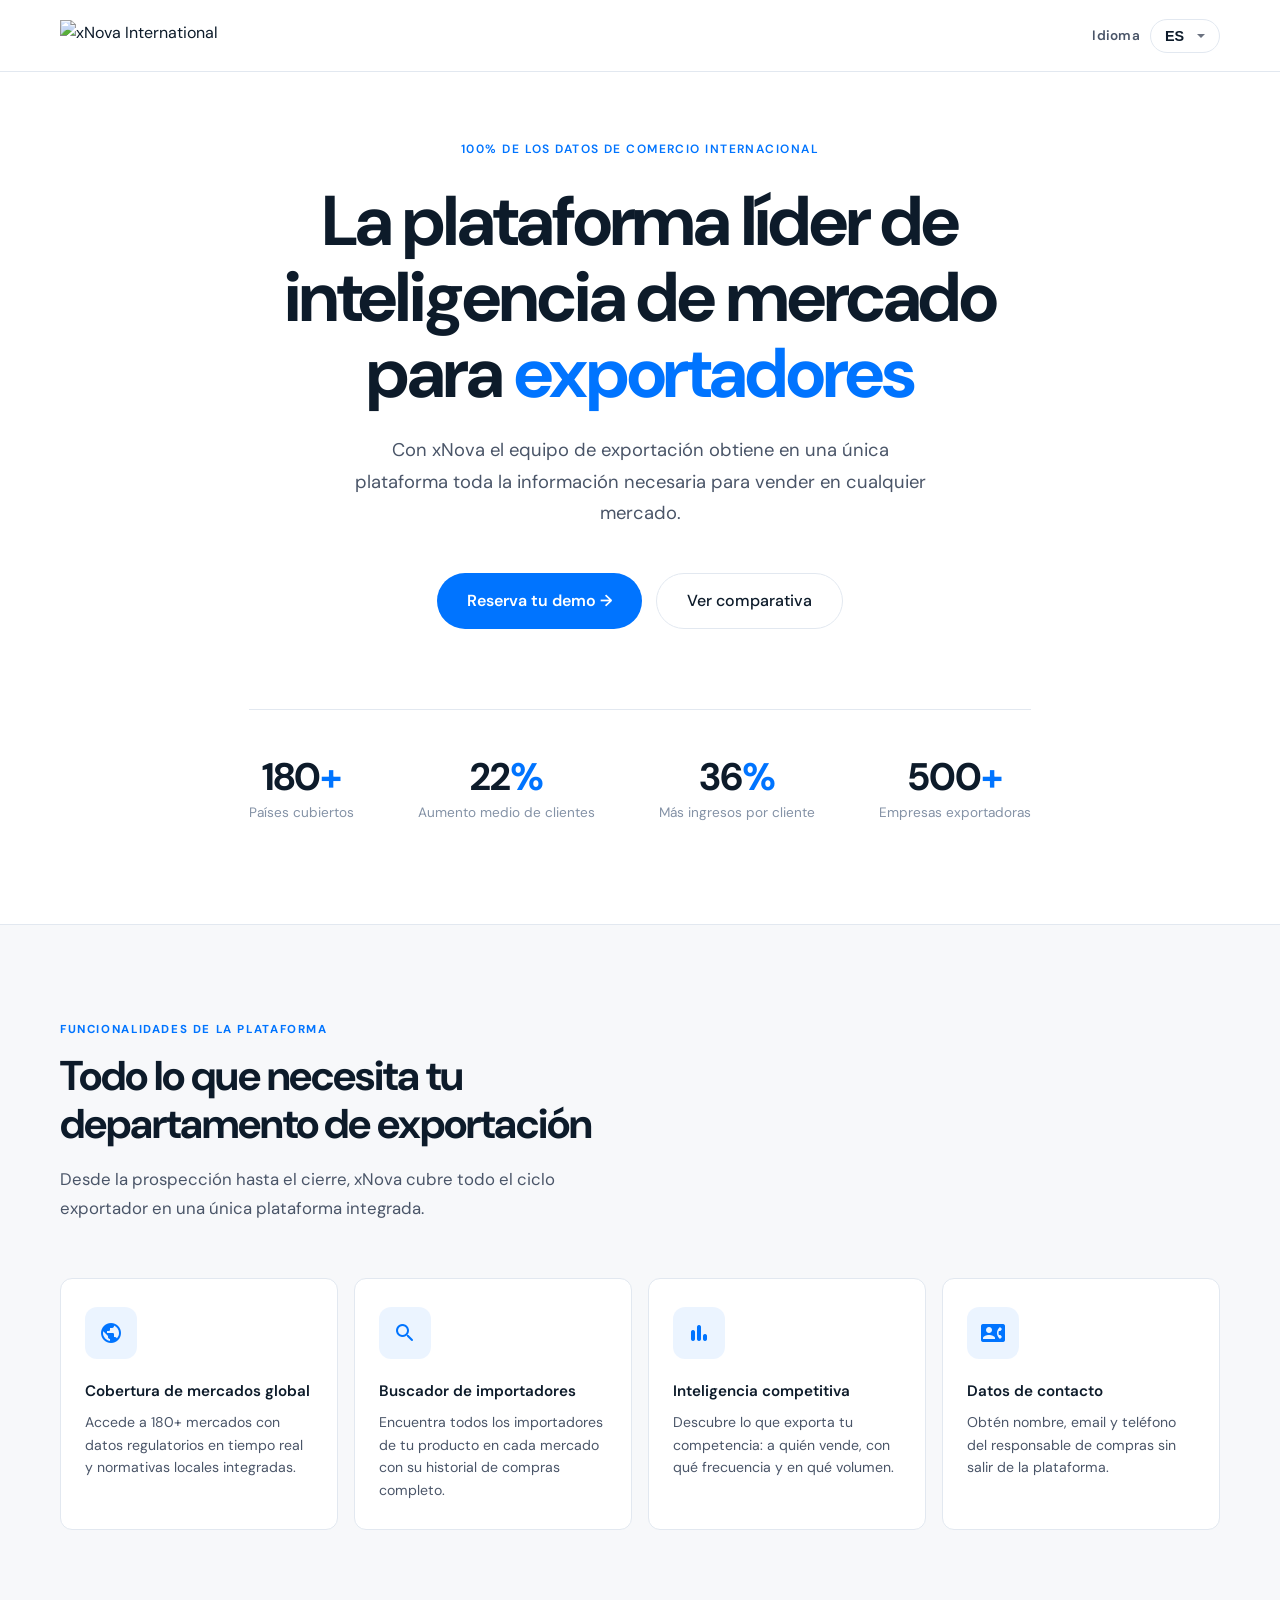
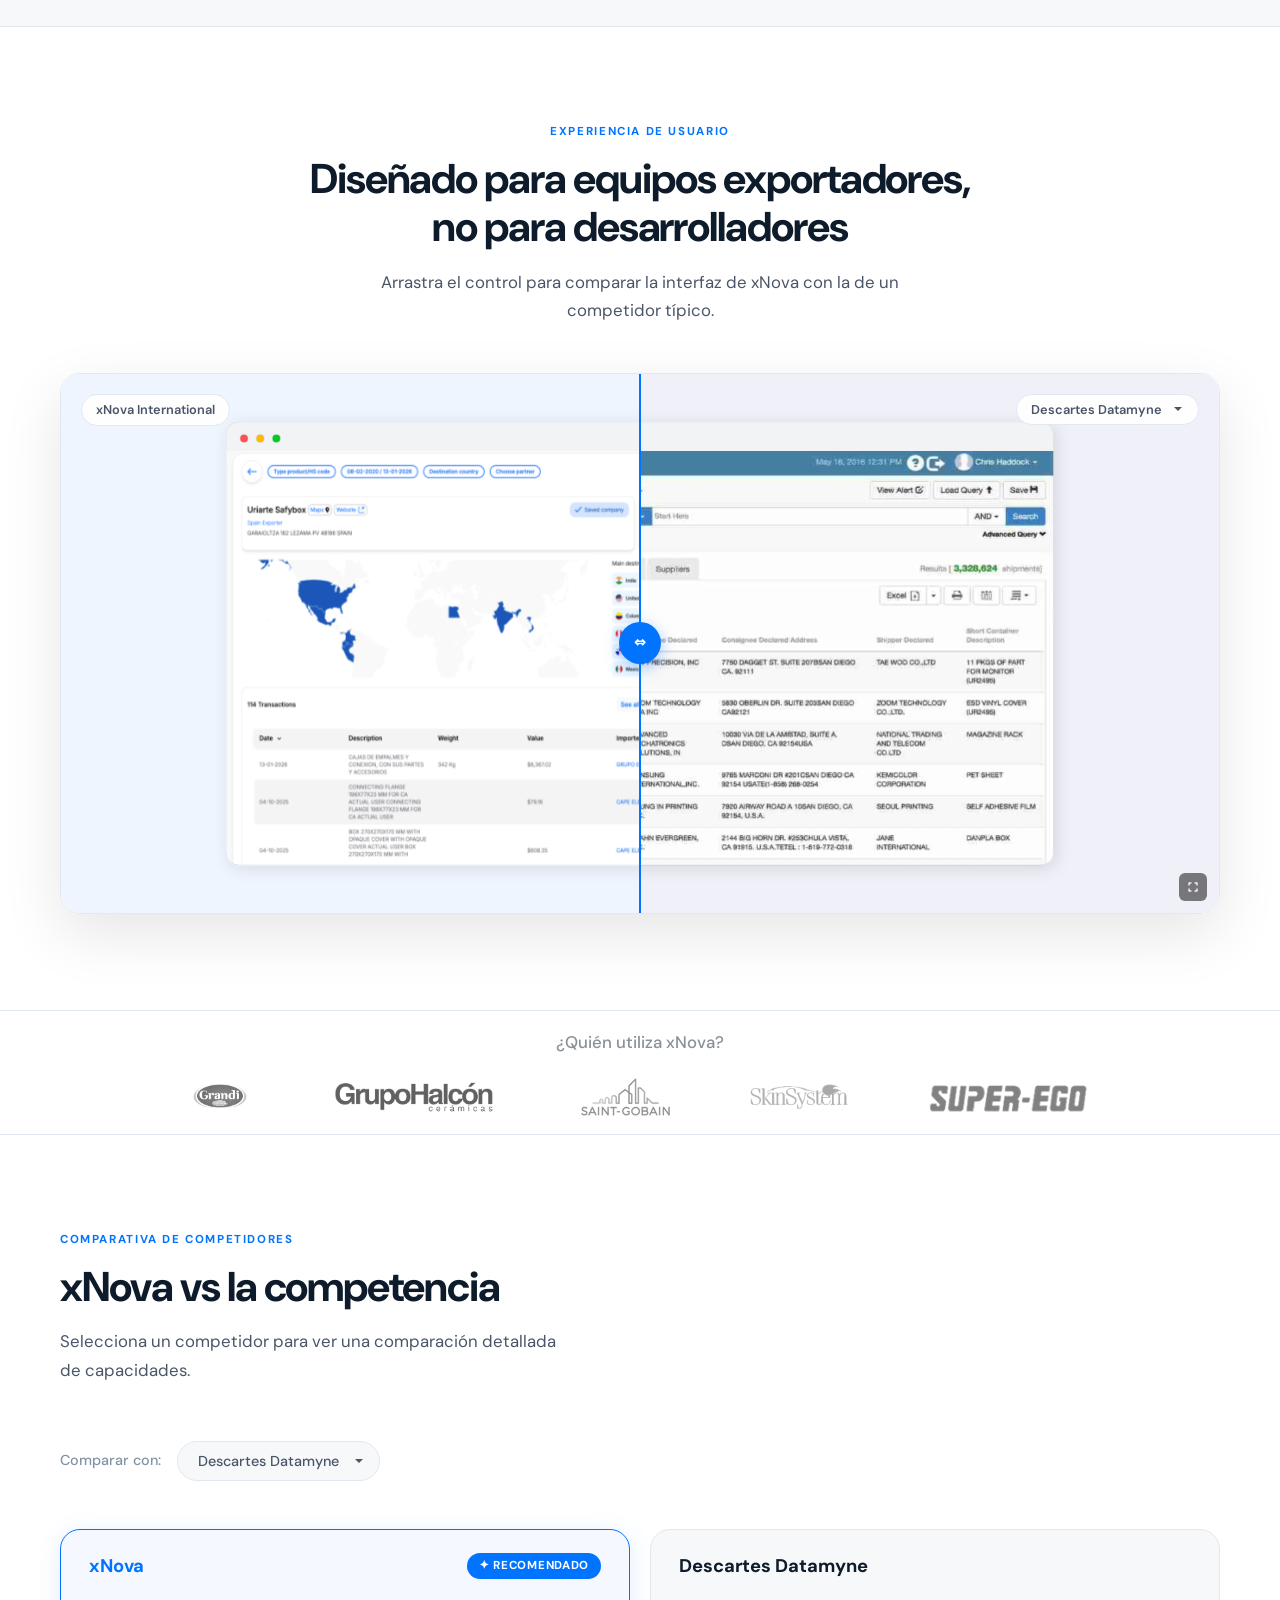
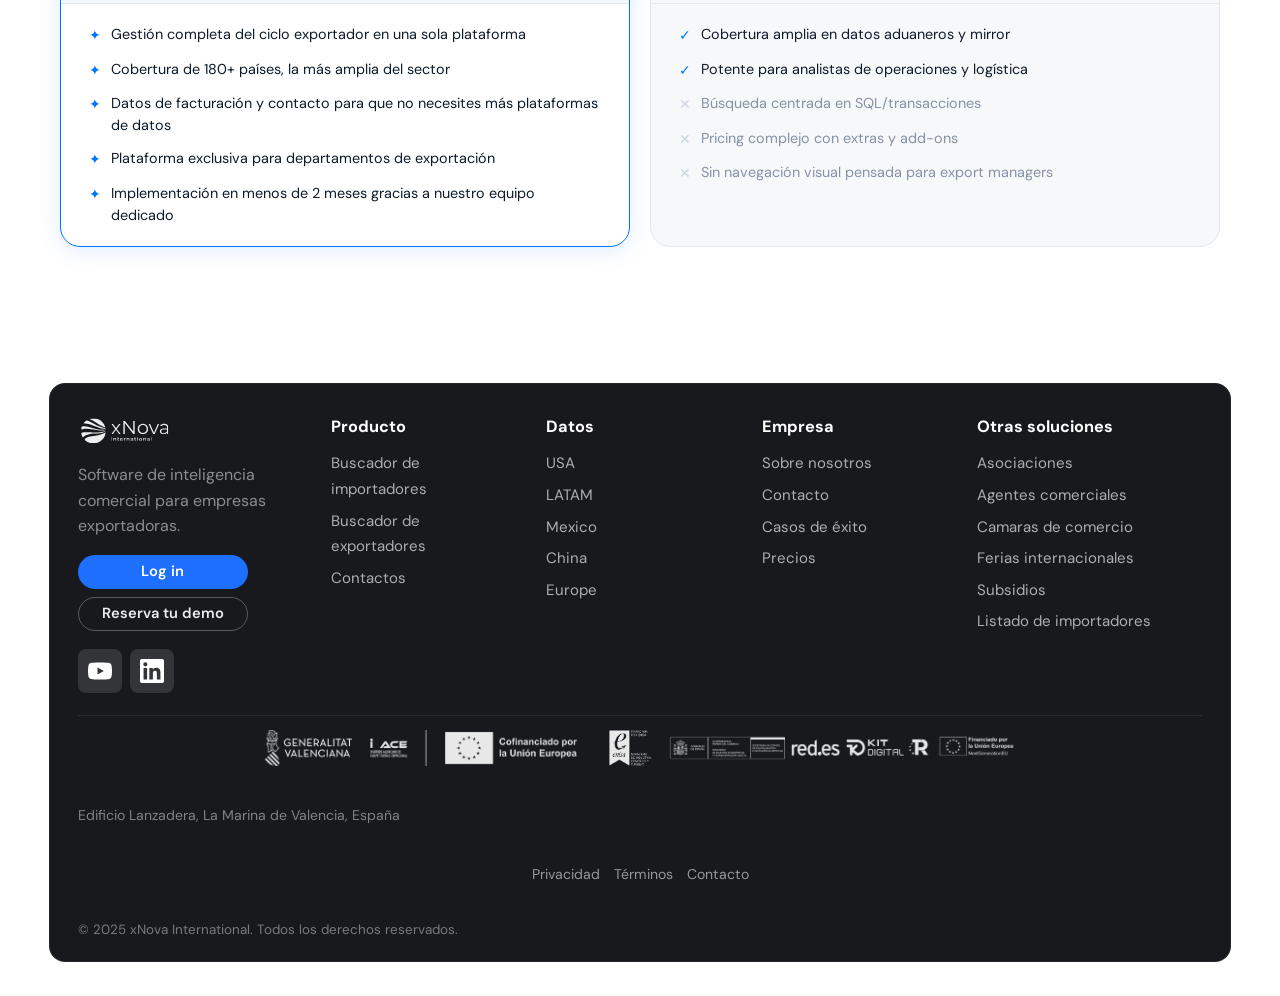
==== commit 324fa6fa: "Update images" ====
--- a/index.html
+++ b/index.html
@@ -3,7 +3,9 @@
 <head>
 <meta charset="UTF-8">
 <meta name="viewport" content="width=device-width, initial-scale=1.0">
-<title>xNova — La Plataforma de Exportación</title>
+<title>xNova International — La Plataforma de Exportación</title>
+<link rel="icon" type="image/png" href="favicon.png">
+<link rel="shortcut icon" type="image/png" href="favicon.png">
 <link href="https://fonts.googleapis.com/css2?family=DM+Sans:ital,opsz,wght@0,9..40,300;0,9..40,400;0,9..40,500;0,9..40,600;0,9..40,700;1,9..40,400&display=swap" rel="stylesheet">
 <link href="https://fonts.googleapis.com/icon?family=Material+Icons+Round" rel="stylesheet">
 <style>
@@ -801,7 +803,7 @@
     <div class="footer-content">
       <div class="footer-top">
       <div class="footer-brand">
-        <img class="footer-brand-logo" src="assets%20foote/Logo%20xNova%20Blanco-2IDPu24r.svg" alt="xNova">
+        <img class="footer-brand-logo" src="Logo xNova Blanco-2IDPu24r.svg" alt="xNova">
         <p class="footer-tagline" id="footerTagline">Software de inteligencia comercial para empresas exportadoras.</p>
         <div class="footer-actions">
           <a class="footer-btn primary" href="https://app.xnovainternational.com/" id="footerLoginBtn">Log in</a>
@@ -866,9 +868,9 @@
 
       <div class="footer-bottom">
         <div class="footer-partners">
-          <img src="assets%20foote/IVACE-BTL9NE98.png" alt="IVACE">
-          <img src="assets%20foote/Enisa-DnKCmgAt.png" alt="ENISA">
-          <img src="assets%20foote/Kit%20digital-xB5tuD93.webp" alt="Kit Digital">
+          <img src="IVACE-BTL9NE98.png" alt="IVACE">
+          <img src="Enisa-DnKCmgAt.png" alt="ENISA">
+          <img src="Kit digital-xB5tuD93.webp" alt="Kit Digital">
         </div>
         <p class="footer-address" id="footerAddress">Edificio Lanzadera, La Marina de Valencia, España</p>
         <div class="footer-legal">
